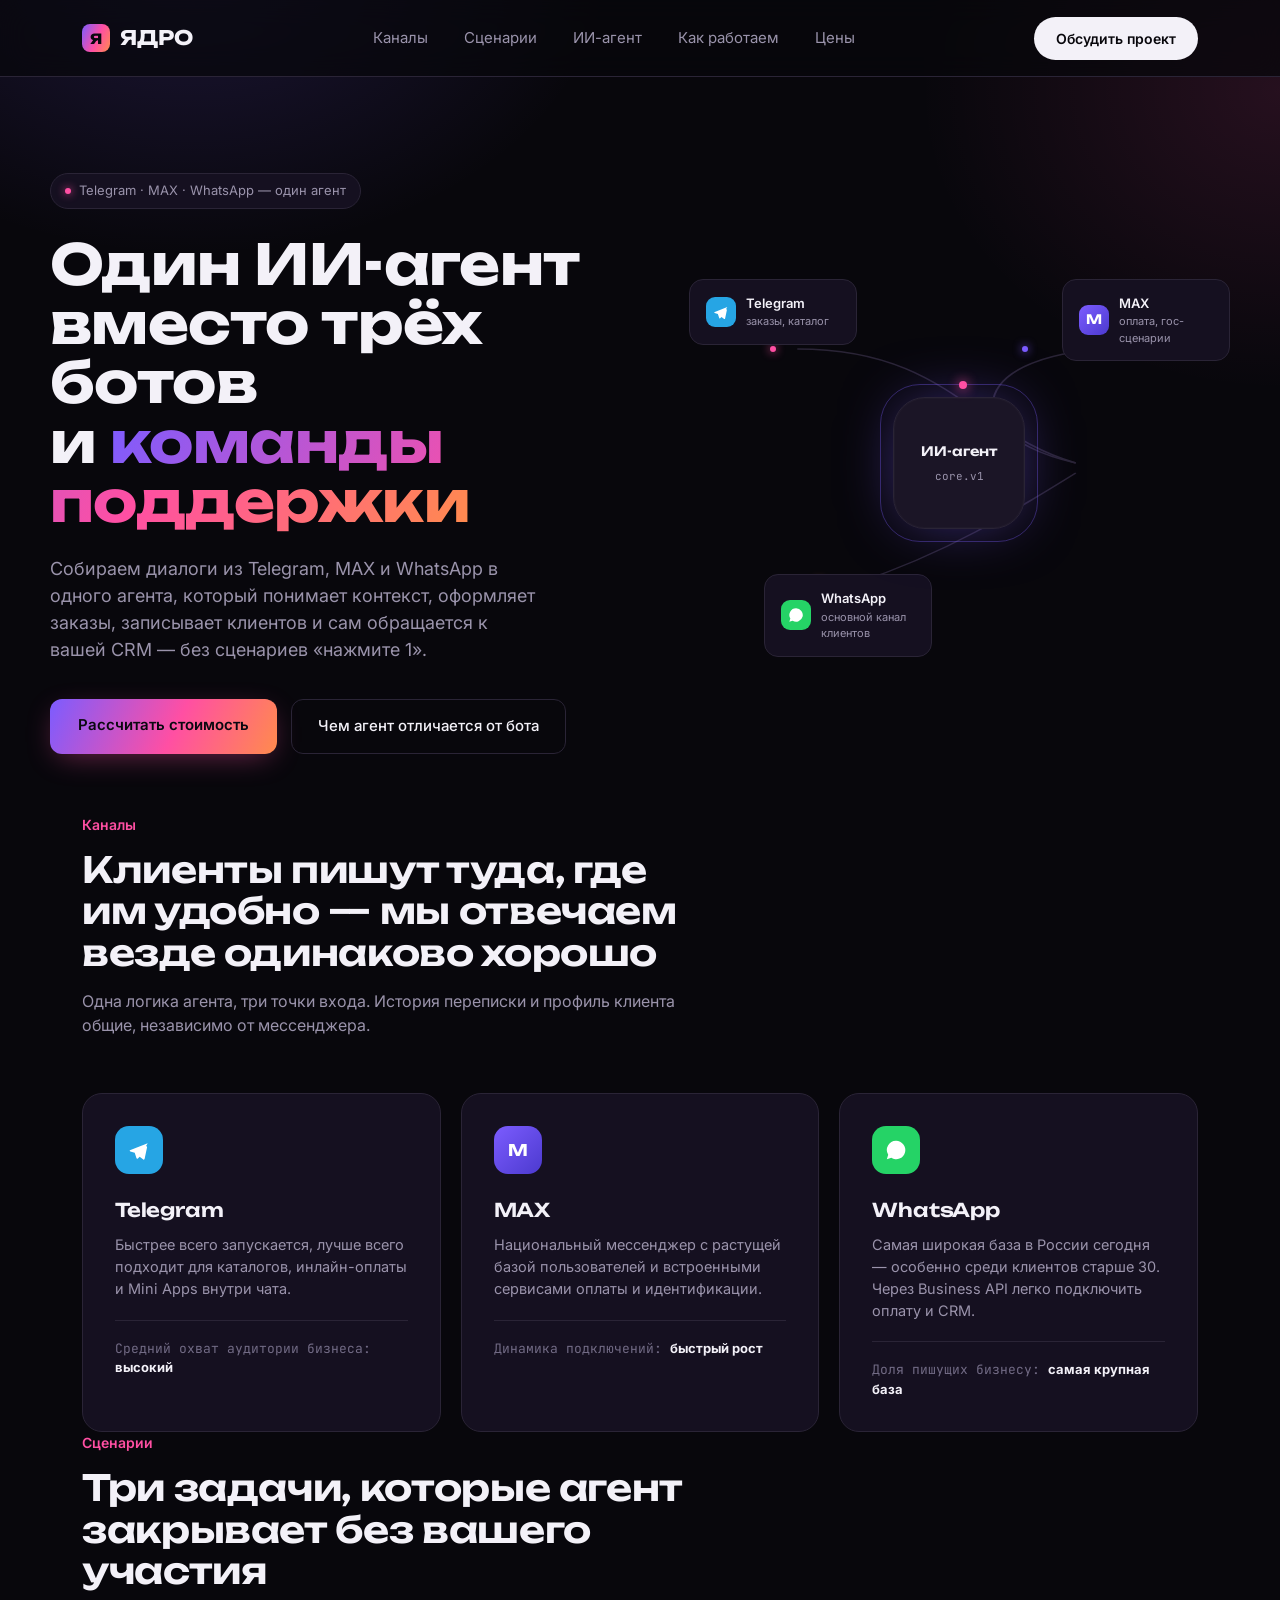
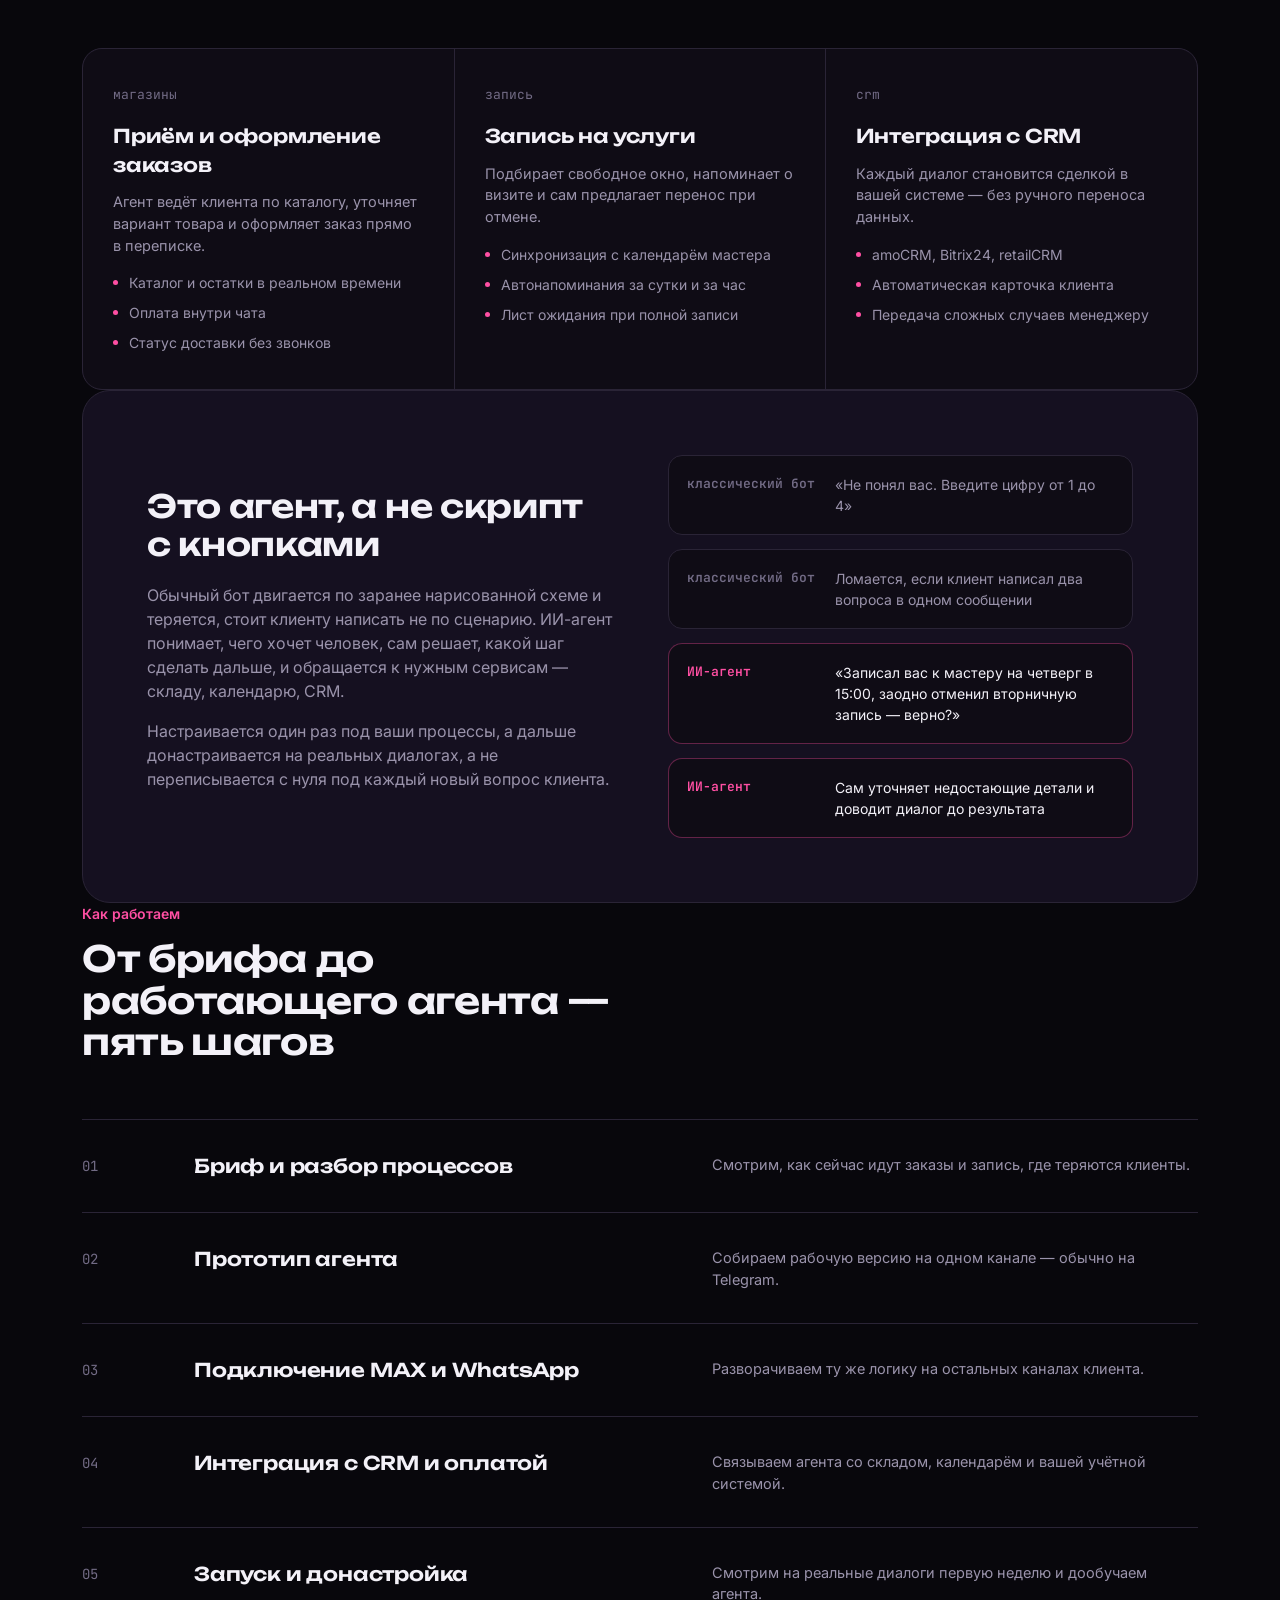
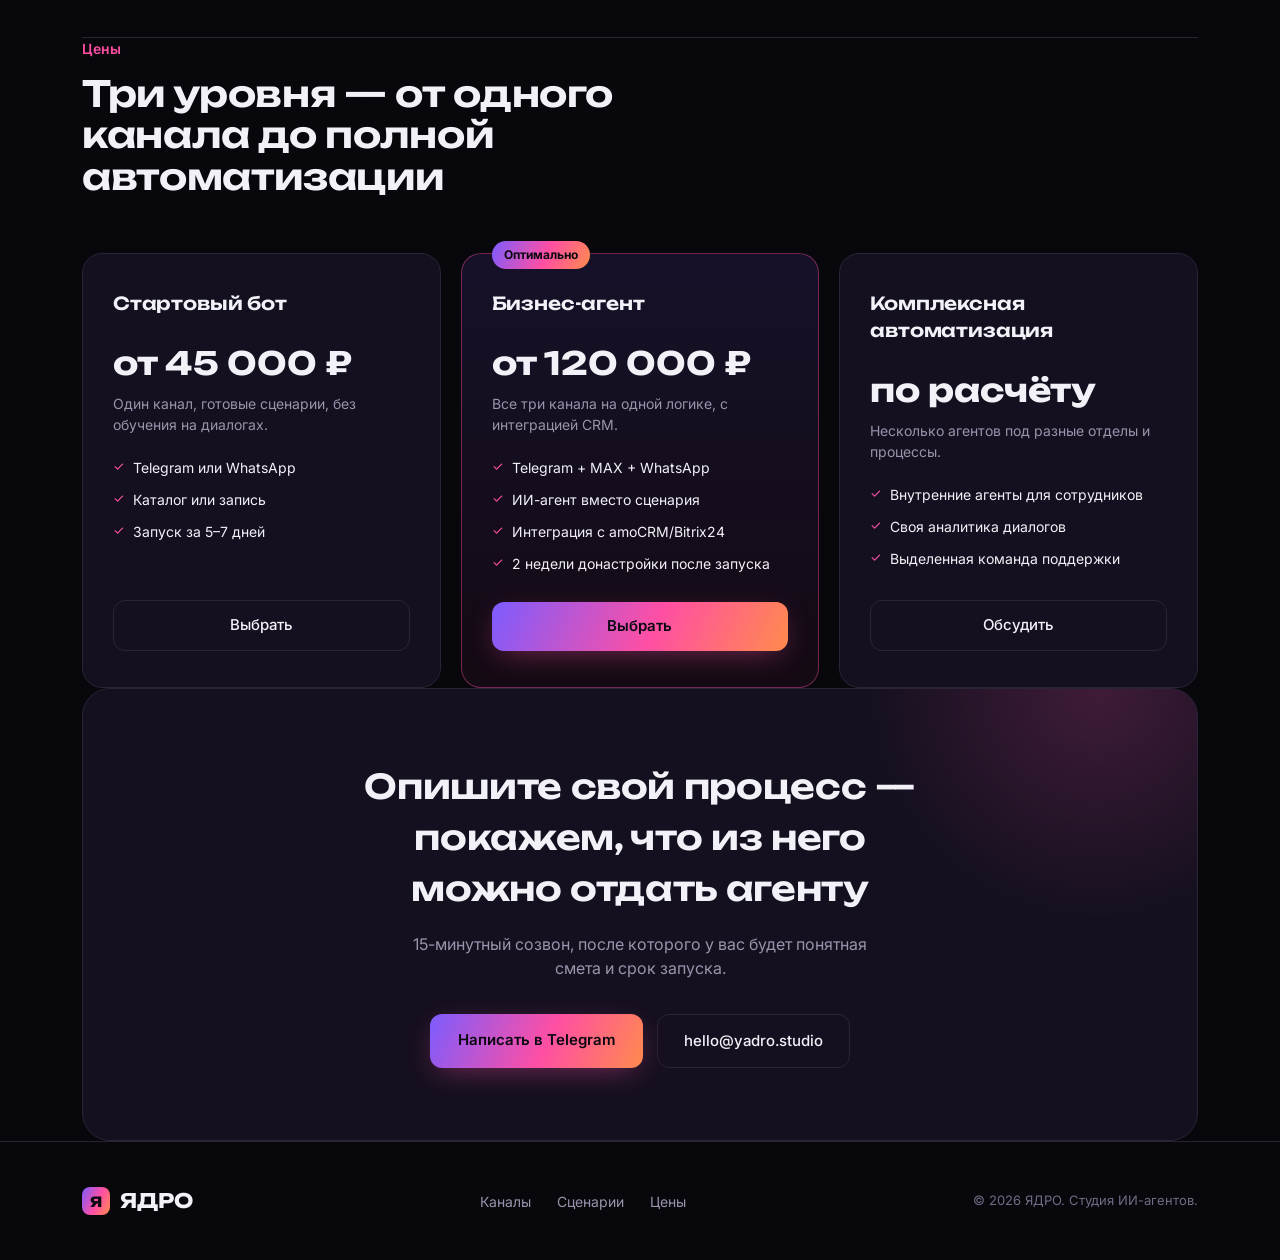
==== WebLava/wwwroot/yadro/index.html @ 247adadc "Заменил картинки в блоке «Наши последние работы» на Home на фирменный тёмный стиль (тот же, что у og" ====
<!DOCTYPE html>
<html lang="ru">
<head>
<meta charset="UTF-8">
<meta name="viewport" content="width=device-width, initial-scale=1, viewport-fit=cover">
<title>ЯДРО — ИИ-агенты для Telegram, MAX и WhatsApp</title>
<link rel="preconnect" href="https://fonts.googleapis.com">
<link rel="preconnect" href="https://fonts.gstatic.com" crossorigin>
<link href="https://fonts.googleapis.com/css2?family=Unbounded:wght@500;600;700;800&family=Inter:wght@400;500;600&family=JetBrains+Mono:wght@400;500&display=swap" rel="stylesheet">
<style>
  :root{
    --bg:#08070c;
    --bg-soft:#0f0c15;
    --surface:#151020;
    --surface-2:#1b1526;
    --border:#2a2436;
    --text:#f3f1f8;
    --muted:#9a93ab;
    --muted-2:#726b85;
    --violet:#7c5cff;
    --pink:#ff4fa3;
    --orange:#ff8b4d;
    --gradient: linear-gradient(115deg,var(--violet) 0%, var(--pink) 55%, var(--orange) 100%);
  }
  *{box-sizing:border-box; margin:0; padding:0;}
  html{scroll-behavior:smooth;}
  body{
    background:var(--bg);
    color:var(--text);
    font-family:'Inter',sans-serif;
    line-height:1.5;
    -webkit-font-smoothing:antialiased;
    overflow-x:hidden;
  }
  h1,h2,h3{font-family:'Unbounded',sans-serif; letter-spacing:-0.01em;}
  .mono{font-family:'JetBrains Mono',monospace;}
  a{color:inherit; text-decoration:none;}
  .wrap{max-width:1180px; margin:0 auto; padding:0 32px;}
  img,svg{display:block;}

  /* Background texture */
  .noise-bg{
    position:fixed; inset:0; z-index:0; pointer-events:none;
    background:
      radial-gradient(700px 500px at 15% -5%, rgba(124,92,255,0.18), transparent 60%),
      radial-gradient(600px 500px at 100% 10%, rgba(255,79,163,0.12), transparent 60%),
      var(--bg);
  }

  /* Header */
  header{
    position:sticky; top:0; z-index:50;
    backdrop-filter:blur(14px);
    background:rgba(8,7,12,0.72);
    border-bottom:1px solid var(--border);
  }
  .nav{
    display:flex; align-items:center; justify-content:space-between;
    height:76px;
  }
  .logo{
    font-family:'Unbounded',sans-serif; font-weight:700; font-size:20px;
    display:flex; align-items:center; gap:10px;
  }
  .logo-mark{
    width:28px; height:28px; border-radius:8px;
    background:var(--gradient);
    display:flex; align-items:center; justify-content:center;
    font-size:14px; font-weight:800; color:#0a0810;
  }
  .nav-links{display:flex; gap:36px; font-size:15px; color:var(--muted);}
  .nav-links a:hover{color:var(--text);}
  .nav-cta{
    padding:11px 22px; border-radius:999px;
    background:var(--text); color:var(--bg);
    font-size:14px; font-weight:600;
    transition:transform .15s ease, opacity .15s ease;
  }
  .nav-cta:hover{transform:translateY(-1px); opacity:.9;}
  .nav-mobile-toggle{display:none;}

  /* Hero */
  .hero{
    position:relative; z-index:1;
    padding:96px 0 60px;
    display:grid; grid-template-columns:1.05fr 0.95fr; gap:40px; align-items:center;
  }
  .eyebrow-chip{
    display:inline-flex; align-items:center; gap:8px;
    padding:7px 14px; border-radius:999px;
    border:1px solid var(--border); background:var(--surface);
    font-size:13px; color:var(--muted); margin-bottom:26px;
  }
  .eyebrow-chip .dot{width:6px; height:6px; border-radius:50%; background:var(--pink); box-shadow:0 0 8px var(--pink);}
  .hero h1{
    font-size:56px; font-weight:700; line-height:1.06;
    max-width:640px;
  }
  .hero h1 .grad{
    background:var(--gradient); -webkit-background-clip:text; background-clip:text; color:transparent;
  }
  .hero p{
    margin-top:24px; font-size:18px; color:var(--muted); max-width:490px;
  }
  .hero-actions{display:flex; gap:14px; margin-top:36px; flex-wrap:wrap;}
  .btn-primary{
    padding:15px 28px; border-radius:12px;
    background:var(--gradient); color:#0a0810; font-weight:600; font-size:15px;
    box-shadow:0 8px 30px -8px rgba(255,79,163,0.45);
    transition:transform .15s ease;
  }
  .btn-primary:hover{transform:translateY(-2px);}
  .btn-secondary{
    padding:15px 26px; border-radius:12px;
    border:1px solid var(--border); color:var(--text); font-weight:500; font-size:15px;
    transition:border-color .15s ease, background .15s ease;
  }
  .btn-secondary:hover{border-color:var(--muted-2); background:var(--surface);}

  /* Hero diagram */
  .diagram{
    position:relative; height:420px;
  }
  .diagram-core{
    position:absolute; top:50%; left:50%; transform:translate(-50%,-50%);
    width:132px; height:132px; border-radius:32px;
    background:var(--surface-2); border:1px solid var(--border);
    display:flex; flex-direction:column; align-items:center; justify-content:center; gap:6px;
    box-shadow:0 0 60px -10px rgba(124,92,255,0.5), inset 0 0 0 1px rgba(255,255,255,0.02);
    z-index:3;
  }
  .diagram-core .core-ring{
    position:absolute; inset:-14px; border-radius:40px;
    border:1px solid rgba(124,92,255,0.35);
    animation:spin 14s linear infinite;
  }
  .diagram-core .core-ring::before{
    content:''; position:absolute; width:8px; height:8px; border-radius:50%;
    background:var(--pink); top:-4px; left:50%; box-shadow:0 0 12px var(--pink);
  }
  @keyframes spin{to{transform:rotate(360deg);}}
  .diagram-core span.label{font-family:'Unbounded',sans-serif; font-size:13px; font-weight:600;}
  .diagram-core span.sub{font-size:11px; color:var(--muted); font-family:'JetBrains Mono',monospace;}

  .channel-node{
    position:absolute; width:168px;
    padding:14px 16px; border-radius:14px;
    background:var(--surface); border:1px solid var(--border);
    display:flex; align-items:center; gap:10px;
    font-size:13px; z-index:3;
  }
  .channel-node .ic{width:30px; height:30px; border-radius:9px; display:flex; align-items:center; justify-content:center; flex-shrink:0;}
  .channel-node .meta{display:flex; flex-direction:column;}
  .channel-node .meta b{font-size:13px; font-weight:600;}
  .channel-node .meta small{color:var(--muted); font-size:11px;}
  .n-telegram{top:6%; left:0;}
  .n-max{top:6%; right:0;}
  .n-whatsapp{bottom:4%; left:14%;}

  .diagram svg.wires{position:absolute; inset:0; z-index:1; width:100%; height:100%;}
  .wires path{fill:none; stroke:var(--border); stroke-width:1.5;}
  .wires .pulse{
    fill:var(--pink); filter:drop-shadow(0 0 5px var(--pink));
  }
  .pulse-a{offset-path:path('M 84,96 C 200,96 220,180 300,210');}
  .pulse-b{offset-path:path('M 336,96 C 220,96 200,180 300,210');}
  .pulse-c{offset-path:path('M 130,330 C 200,300 250,260 300,220');}
  .pulse-a,.pulse-b,.pulse-c{
    position:absolute; width:6px; height:6px; border-radius:50%;
    background:var(--pink); box-shadow:0 0 10px var(--pink);
    animation:travel 3.2s linear infinite;
    offset-rotate:0deg;
  }
  .pulse-b{animation-delay:1.05s; background:var(--violet); box-shadow:0 0 10px var(--violet);}
  .pulse-c{animation-delay:2.1s; background:var(--orange); box-shadow:0 0 10px var(--orange);}
  @keyframes travel{
    0%{offset-distance:0%; opacity:0;}
    8%{opacity:1;}
    92%{opacity:1;}
    100%{offset-distance:100%; opacity:0;}
  }

  /* Section shared */
  section{position:relative; z-index:1; padding:100px 0;}
  .section-head{max-width:600px; margin-bottom:56px;}
  .section-head .tag{color:var(--pink); font-size:14px; font-weight:600; margin-bottom:14px; display:block;}
  .section-head h2{font-size:36px; font-weight:600; line-height:1.15;}
  .section-head p{margin-top:16px; color:var(--muted); font-size:16px;}

  /* Channels */
  .channels-grid{display:grid; grid-template-columns:repeat(3,1fr); gap:20px;}
  .channel-card{
    background:var(--surface); border:1px solid var(--border); border-radius:20px;
    padding:32px;
  }
  .channel-card .ic-lg{width:48px; height:48px; border-radius:14px; display:flex; align-items:center; justify-content:center; margin-bottom:22px;}
  .channel-card h3{font-size:19px; font-weight:600; margin-bottom:10px;}
  .channel-card p{color:var(--muted); font-size:14.5px;}
  .channel-card .stat{
    margin-top:20px; padding-top:18px; border-top:1px solid var(--border);
    font-family:'JetBrains Mono',monospace; font-size:13px; color:var(--muted-2);
  }
  .channel-card .stat b{color:var(--text); font-family:'Inter',sans-serif;}

  /* Use cases */
  .usecases{display:grid; grid-template-columns:repeat(3,1fr); gap:1px; background:var(--border); border-radius:20px; overflow:hidden; border:1px solid var(--border);}
  .usecase{background:var(--bg-soft); padding:36px 30px;}
  .usecase .idx{font-family:'JetBrains Mono',monospace; font-size:13px; color:var(--muted-2); margin-bottom:18px;}
  .usecase h3{font-size:19px; font-weight:600; margin-bottom:12px;}
  .usecase ul{list-style:none; margin-top:16px; display:flex; flex-direction:column; gap:9px;}
  .usecase li{font-size:14px; color:var(--muted); padding-left:16px; position:relative;}
  .usecase li::before{content:''; position:absolute; left:0; top:8px; width:5px; height:5px; border-radius:50%; background:var(--pink);}

  /* Agent explainer */
  .agent-section{
    background:var(--surface); border:1px solid var(--border); border-radius:28px;
    padding:64px; display:grid; grid-template-columns:1fr 1fr; gap:56px; align-items:center;
  }
  .agent-section h2{font-size:32px; font-weight:600; margin-bottom:20px; line-height:1.2;}
  .agent-section p{color:var(--muted); font-size:16px; margin-bottom:16px;}
  .compare{display:flex; flex-direction:column; gap:14px;}
  .compare-row{
    display:grid; grid-template-columns:130px 1fr; gap:18px; align-items:start;
    padding:18px; border-radius:14px; background:var(--bg-soft); border:1px solid var(--border);
  }
  .compare-row .who{font-size:13px; font-weight:600; font-family:'JetBrains Mono',monospace;}
  .compare-row.agent{border-color:rgba(255,79,163,0.35);}
  .compare-row.agent .who{color:var(--pink);}
  .compare-row.script .who{color:var(--muted-2);}
  .compare-row .txt{font-size:14px; color:var(--muted);}
  .compare-row.agent .txt{color:var(--text);}

  /* Process */
  .process{display:flex; flex-direction:column; border-top:1px solid var(--border);}
  .p-step{
    display:grid; grid-template-columns:80px 1fr 1fr; gap:32px;
    padding:32px 0; border-bottom:1px solid var(--border);
  }
  .p-step .p-num{font-family:'JetBrains Mono',monospace; font-size:14px; color:var(--muted-2); padding-top:4px;}
  .p-step h3{font-size:19px; font-weight:600;}
  .p-step p{color:var(--muted); font-size:14.5px; padding-top:2px;}

  /* Pricing */
  .pricing-grid{display:grid; grid-template-columns:repeat(3,1fr); gap:20px;}
  .price-card{
    border-radius:20px; padding:36px 30px; border:1px solid var(--border); background:var(--surface);
    display:flex; flex-direction:column;
  }
  .price-card.featured{
    background:linear-gradient(180deg, rgba(124,92,255,0.12), rgba(255,79,163,0.05));
    border-color:rgba(255,79,163,0.4);
    position:relative;
  }
  .price-card.featured::before{
    content:'Оптимально'; position:absolute; top:-13px; left:30px;
    background:var(--gradient); color:#0a0810; font-size:12px; font-weight:700;
    padding:5px 12px; border-radius:999px;
  }
  .price-card h3{font-size:18px; font-weight:600; margin-bottom:8px;}
  .price-card .price{font-family:'Unbounded',sans-serif; font-size:32px; font-weight:700; margin:14px 0 6px;}
  .price-card .price small{font-size:14px; color:var(--muted); font-family:'Inter',sans-serif; font-weight:400;}
  .price-card .desc{color:var(--muted); font-size:14px; margin-bottom:22px;}
  .price-card ul{list-style:none; display:flex; flex-direction:column; gap:11px; margin-bottom:28px; flex-grow:1;}
  .price-card li{font-size:14px; color:var(--text); padding-left:20px; position:relative;}
  .price-card li::before{content:'✓'; position:absolute; left:0; color:var(--pink); font-size:13px;}
  .price-card .btn-secondary, .price-card .btn-primary{width:100%; text-align:center; padding:13px;}

  /* CTA */
  .cta-block{
    border-radius:28px; padding:72px; text-align:center;
    background:var(--surface); border:1px solid var(--border);
    position:relative; overflow:hidden;
  }
  .cta-block::after{
    content:''; position:absolute; width:500px; height:500px; border-radius:50%;
    background:radial-gradient(circle, rgba(255,79,163,0.18), transparent 65%);
    top:-250px; right:-150px;
  }
  .cta-block h2{font-size:34px; font-weight:600; max-width:560px; margin:0 auto 18px; position:relative;}
  .cta-block p{color:var(--muted); max-width:460px; margin:0 auto 34px; position:relative;}
  .cta-actions{display:flex; gap:14px; justify-content:center; flex-wrap:wrap; position:relative;}

  footer{border-top:1px solid var(--border); padding:44px 0; position:relative; z-index:1;}
  .foot-row{display:flex; justify-content:space-between; align-items:center; flex-wrap:wrap; gap:16px;}
  .foot-links{display:flex; gap:26px; font-size:14px; color:var(--muted);}
  .foot-links a:hover{color:var(--text);}
  .foot-copy{font-size:13px; color:var(--muted-2);}

  @media (max-width:920px){
    .hero{grid-template-columns:1fr; padding-top:56px;}
    .hero h1{font-size:38px;}
    .diagram{height:340px; order:-1;}
    .nav-links{display:none;}
    .channels-grid, .usecases, .pricing-grid{grid-template-columns:1fr;}
    .usecases{border-radius:16px;}
    .agent-section{grid-template-columns:1fr; padding:36px; border-radius:20px;}
    .p-step{grid-template-columns:1fr; gap:8px;}
    .cta-block{padding:44px 26px;}
    .wrap{padding:0 20px;}
    section{padding:64px 0;}
  }
</style>
</head>
<body>

<div class="noise-bg"></div>

<header>
  <div class="wrap nav">
    <div class="logo"><span class="logo-mark">Я</span>ЯДРО</div>
    <nav class="nav-links">
      <a href="#channels">Каналы</a>
      <a href="#usecases">Сценарии</a>
      <a href="#agent">ИИ-агент</a>
      <a href="#process">Как работаем</a>
      <a href="#pricing">Цены</a>
    </nav>
    <a href="#cta" class="nav-cta">Обсудить проект</a>
  </div>
</header>

<main>
  <section class="hero wrap">
    <div>
      <div class="eyebrow-chip"><span class="dot"></span>Telegram · MAX · WhatsApp — один агент</div>
      <h1>Один ИИ-агент<br>вместо трёх ботов<br>и <span class="grad">команды поддержки</span></h1>
      <p>Собираем диалоги из Telegram, MAX и WhatsApp в одного агента, который понимает контекст, оформляет заказы, записывает клиентов и сам обращается к вашей CRM — без сценариев «нажмите 1».</p>
      <div class="hero-actions">
        <a href="#cta" class="btn-primary">Рассчитать стоимость</a>
        <a href="#agent" class="btn-secondary">Чем агент отличается от бота</a>
      </div>
    </div>

    <div class="diagram">
      <svg class="wires" viewBox="0 0 420 420" preserveAspectRatio="none">
        <path d="M 84,96 C 200,96 220,180 300,210"></path>
        <path d="M 336,96 C 220,96 200,180 300,210"></path>
        <path d="M 130,330 C 200,300 250,260 300,220"></path>
      </svg>
      <div class="pulse-a"></div>
      <div class="pulse-b"></div>
      <div class="pulse-c"></div>

      <div class="channel-node n-telegram">
        <div class="ic" style="background:#26A5E4;">
          <svg width="16" height="16" viewBox="0 0 24 24" fill="none"><path d="M21.5 4.5L2.75 12.1c-1.2.5-1.2 1.2-.22 1.5l4.8 1.5 1.85 5.7c.22.6.4.85.83.85.4 0 .58-.18.8-.4l1.9-1.85 4 2.95c.73.4 1.25.2 1.44-.68l2.6-12.3c.28-1.15-.4-1.65-1.2-1.36z" fill="#fff"/></svg>
        </div>
        <div class="meta"><b>Telegram</b><small>заказы, каталог</small></div>
      </div>

      <div class="channel-node n-max">
        <div class="ic" style="background:linear-gradient(135deg,#7C5CFF,#4C3ACF);">
          <span style="color:#fff; font-family:'Unbounded',sans-serif; font-size:13px; font-weight:700;">M</span>
        </div>
        <div class="meta"><b>MAX</b><small>оплата, гос-сценарии</small></div>
      </div>

      <div class="channel-node n-whatsapp">
        <div class="ic" style="background:#25D366;">
          <svg width="16" height="16" viewBox="0 0 24 24" fill="none"><path d="M12 2a10 10 0 0 0-8.5 15.2L2 22l4.9-1.5A10 10 0 1 0 12 2z" fill="#fff"/></svg>
        </div>
        <div class="meta"><b>WhatsApp</b><small>основной канал клиентов</small></div>
      </div>

      <div class="diagram-core">
        <div class="core-ring"></div>
        <span class="label">ИИ-агент</span>
        <span class="sub">core.v1</span>
      </div>
    </div>
  </section>

  <section id="channels" class="wrap">
    <div class="section-head">
      <span class="tag">Каналы</span>
      <h2>Клиенты пишут туда, где им удобно — мы отвечаем везде одинаково хорошо</h2>
      <p>Одна логика агента, три точки входа. История переписки и профиль клиента общие, независимо от мессенджера.</p>
    </div>
    <div class="channels-grid">
      <div class="channel-card">
        <div class="ic-lg" style="background:#26A5E4;">
          <svg width="22" height="22" viewBox="0 0 24 24" fill="none"><path d="M21.5 4.5L2.75 12.1c-1.2.5-1.2 1.2-.22 1.5l4.8 1.5 1.85 5.7c.22.6.4.85.83.85.4 0 .58-.18.8-.4l1.9-1.85 4 2.95c.73.4 1.25.2 1.44-.68l2.6-12.3c.28-1.15-.4-1.65-1.2-1.36z" fill="#fff"/></svg>
        </div>
        <h3>Telegram</h3>
        <p>Быстрее всего запускается, лучше всего подходит для каталогов, инлайн-оплаты и Mini Apps внутри чата.</p>
        <div class="stat">Средний охват аудитории бизнеса: <b>высокий</b></div>
      </div>
      <div class="channel-card">
        <div class="ic-lg" style="background:linear-gradient(135deg,#7C5CFF,#4C3ACF);">
          <span style="color:#fff; font-family:'Unbounded',sans-serif; font-size:16px; font-weight:700;">M</span>
        </div>
        <h3>MAX</h3>
        <p>Национальный мессенджер с растущей базой пользователей и встроенными сервисами оплаты и идентификации.</p>
        <div class="stat">Динамика подключений: <b>быстрый рост</b></div>
      </div>
      <div class="channel-card">
        <div class="ic-lg" style="background:#25D366;">
          <svg width="22" height="22" viewBox="0 0 24 24" fill="none"><path d="M12 2a10 10 0 0 0-8.5 15.2L2 22l4.9-1.5A10 10 0 1 0 12 2z" fill="#fff"/></svg>
        </div>
        <h3>WhatsApp</h3>
        <p>Самая широкая база в России сегодня — особенно среди клиентов старше 30. Через Business API легко подключить оплату и CRM.</p>
        <div class="stat">Доля пишущих бизнесу: <b>самая крупная база</b></div>
      </div>
    </div>
  </section>

  <section id="usecases" class="wrap">
    <div class="section-head">
      <span class="tag">Сценарии</span>
      <h2>Три задачи, которые агент закрывает без вашего участия</h2>
    </div>
    <div class="usecases">
      <div class="usecase">
        <div class="idx mono">магазины</div>
        <h3>Приём и оформление заказов</h3>
        <p style="color:var(--muted); font-size:14.5px;">Агент ведёт клиента по каталогу, уточняет вариант товара и оформляет заказ прямо в переписке.</p>
        <ul>
          <li>Каталог и остатки в реальном времени</li>
          <li>Оплата внутри чата</li>
          <li>Статус доставки без звонков</li>
        </ul>
      </div>
      <div class="usecase">
        <div class="idx mono">запись</div>
        <h3>Запись на услуги</h3>
        <p style="color:var(--muted); font-size:14.5px;">Подбирает свободное окно, напоминает о визите и сам предлагает перенос при отмене.</p>
        <ul>
          <li>Синхронизация с календарём мастера</li>
          <li>Автонапоминания за сутки и за час</li>
          <li>Лист ожидания при полной записи</li>
        </ul>
      </div>
      <div class="usecase">
        <div class="idx mono">crm</div>
        <h3>Интеграция с CRM</h3>
        <p style="color:var(--muted); font-size:14.5px;">Каждый диалог становится сделкой в вашей системе — без ручного переноса данных.</p>
        <ul>
          <li>amoCRM, Bitrix24, retailCRM</li>
          <li>Автоматическая карточка клиента</li>
          <li>Передача сложных случаев менеджеру</li>
        </ul>
      </div>
    </div>
  </section>

  <section id="agent" class="wrap">
    <div class="agent-section">
      <div>
        <h2>Это агент, а не скрипт с кнопками</h2>
        <p>Обычный бот двигается по заранее нарисованной схеме и теряется, стоит клиенту написать не по сценарию. ИИ-агент понимает, чего хочет человек, сам решает, какой шаг сделать дальше, и обращается к нужным сервисам — складу, календарю, CRM.</p>
        <p>Настраивается один раз под ваши процессы, а дальше донастраивается на реальных диалогах, а не переписывается с нуля под каждый новый вопрос клиента.</p>
      </div>
      <div class="compare">
        <div class="compare-row script">
          <div class="who">классический бот</div>
          <div class="txt">«Не понял вас. Введите цифру от 1 до 4»</div>
        </div>
        <div class="compare-row script">
          <div class="who">классический бот</div>
          <div class="txt">Ломается, если клиент написал два вопроса в одном сообщении</div>
        </div>
        <div class="compare-row agent">
          <div class="who">ИИ-агент</div>
          <div class="txt">«Записал вас к мастеру на четверг в 15:00, заодно отменил вторничную запись — верно?»</div>
        </div>
        <div class="compare-row agent">
          <div class="who">ИИ-агент</div>
          <div class="txt">Сам уточняет недостающие детали и доводит диалог до результата</div>
        </div>
      </div>
    </div>
  </section>

  <section id="process" class="wrap">
    <div class="section-head">
      <span class="tag">Как работаем</span>
      <h2>От брифа до работающего агента — пять шагов</h2>
    </div>
    <div class="process">
      <div class="p-step">
        <div class="p-num mono">01</div>
        <h3>Бриф и разбор процессов</h3>
        <p>Смотрим, как сейчас идут заказы и запись, где теряются клиенты.</p>
      </div>
      <div class="p-step">
        <div class="p-num mono">02</div>
        <h3>Прототип агента</h3>
        <p>Собираем рабочую версию на одном канале — обычно на Telegram.</p>
      </div>
      <div class="p-step">
        <div class="p-num mono">03</div>
        <h3>Подключение MAX и WhatsApp</h3>
        <p>Разворачиваем ту же логику на остальных каналах клиента.</p>
      </div>
      <div class="p-step">
        <div class="p-num mono">04</div>
        <h3>Интеграция с CRM и оплатой</h3>
        <p>Связываем агента со складом, календарём и вашей учётной системой.</p>
      </div>
      <div class="p-step">
        <div class="p-num mono">05</div>
        <h3>Запуск и донастройка</h3>
        <p>Смотрим на реальные диалоги первую неделю и дообучаем агента.</p>
      </div>
    </div>
  </section>

  <section id="pricing" class="wrap">
    <div class="section-head">
      <span class="tag">Цены</span>
      <h2>Три уровня — от одного канала до полной автоматизации</h2>
    </div>
    <div class="pricing-grid">
      <div class="price-card">
        <h3>Стартовый бот</h3>
        <div class="price">от 45 000 ₽</div>
        <div class="desc">Один канал, готовые сценарии, без обучения на диалогах.</div>
        <ul>
          <li>Telegram или WhatsApp</li>
          <li>Каталог или запись</li>
          <li>Запуск за 5–7 дней</li>
        </ul>
        <a href="#cta" class="btn-secondary">Выбрать</a>
      </div>
      <div class="price-card featured">
        <h3>Бизнес-агент</h3>
        <div class="price">от 120 000 ₽</div>
        <div class="desc">Все три канала на одной логике, с интеграцией CRM.</div>
        <ul>
          <li>Telegram + MAX + WhatsApp</li>
          <li>ИИ-агент вместо сценария</li>
          <li>Интеграция с amoCRM/Bitrix24</li>
          <li>2 недели донастройки после запуска</li>
        </ul>
        <a href="#cta" class="btn-primary">Выбрать</a>
      </div>
      <div class="price-card">
        <h3>Комплексная автоматизация</h3>
        <div class="price">по расчёту</div>
        <div class="desc">Несколько агентов под разные отделы и процессы.</div>
        <ul>
          <li>Внутренние агенты для сотрудников</li>
          <li>Своя аналитика диалогов</li>
          <li>Выделенная команда поддержки</li>
        </ul>
        <a href="#cta" class="btn-secondary">Обсудить</a>
      </div>
    </div>
  </section>

  <section id="cta" class="wrap">
    <div class="cta-block">
      <h2>Опишите свой процесс — покажем, что из него можно отдать агенту</h2>
      <p>15-минутный созвон, после которого у вас будет понятная смета и срок запуска.</p>
      <div class="cta-actions">
        <a href="https://t.me/ashurkov" class="btn-primary">Написать в Telegram</a>
        <a href="mailto:ashurkov@yadro.studio" class="btn-secondary">hello@yadro.studio</a>
      </div>
    </div>
  </section>
</main>

<footer>
  <div class="wrap foot-row">
    <div class="logo"><span class="logo-mark">Я</span>ЯДРО</div>
    <div class="foot-links">
      <a href="#channels">Каналы</a>
      <a href="#usecases">Сценарии</a>
      <a href="#pricing">Цены</a>
    </div>
    <div class="foot-copy">© 2026 ЯДРО. Студия ИИ-агентов.</div>
  </div>
</footer>

</body>
</html>
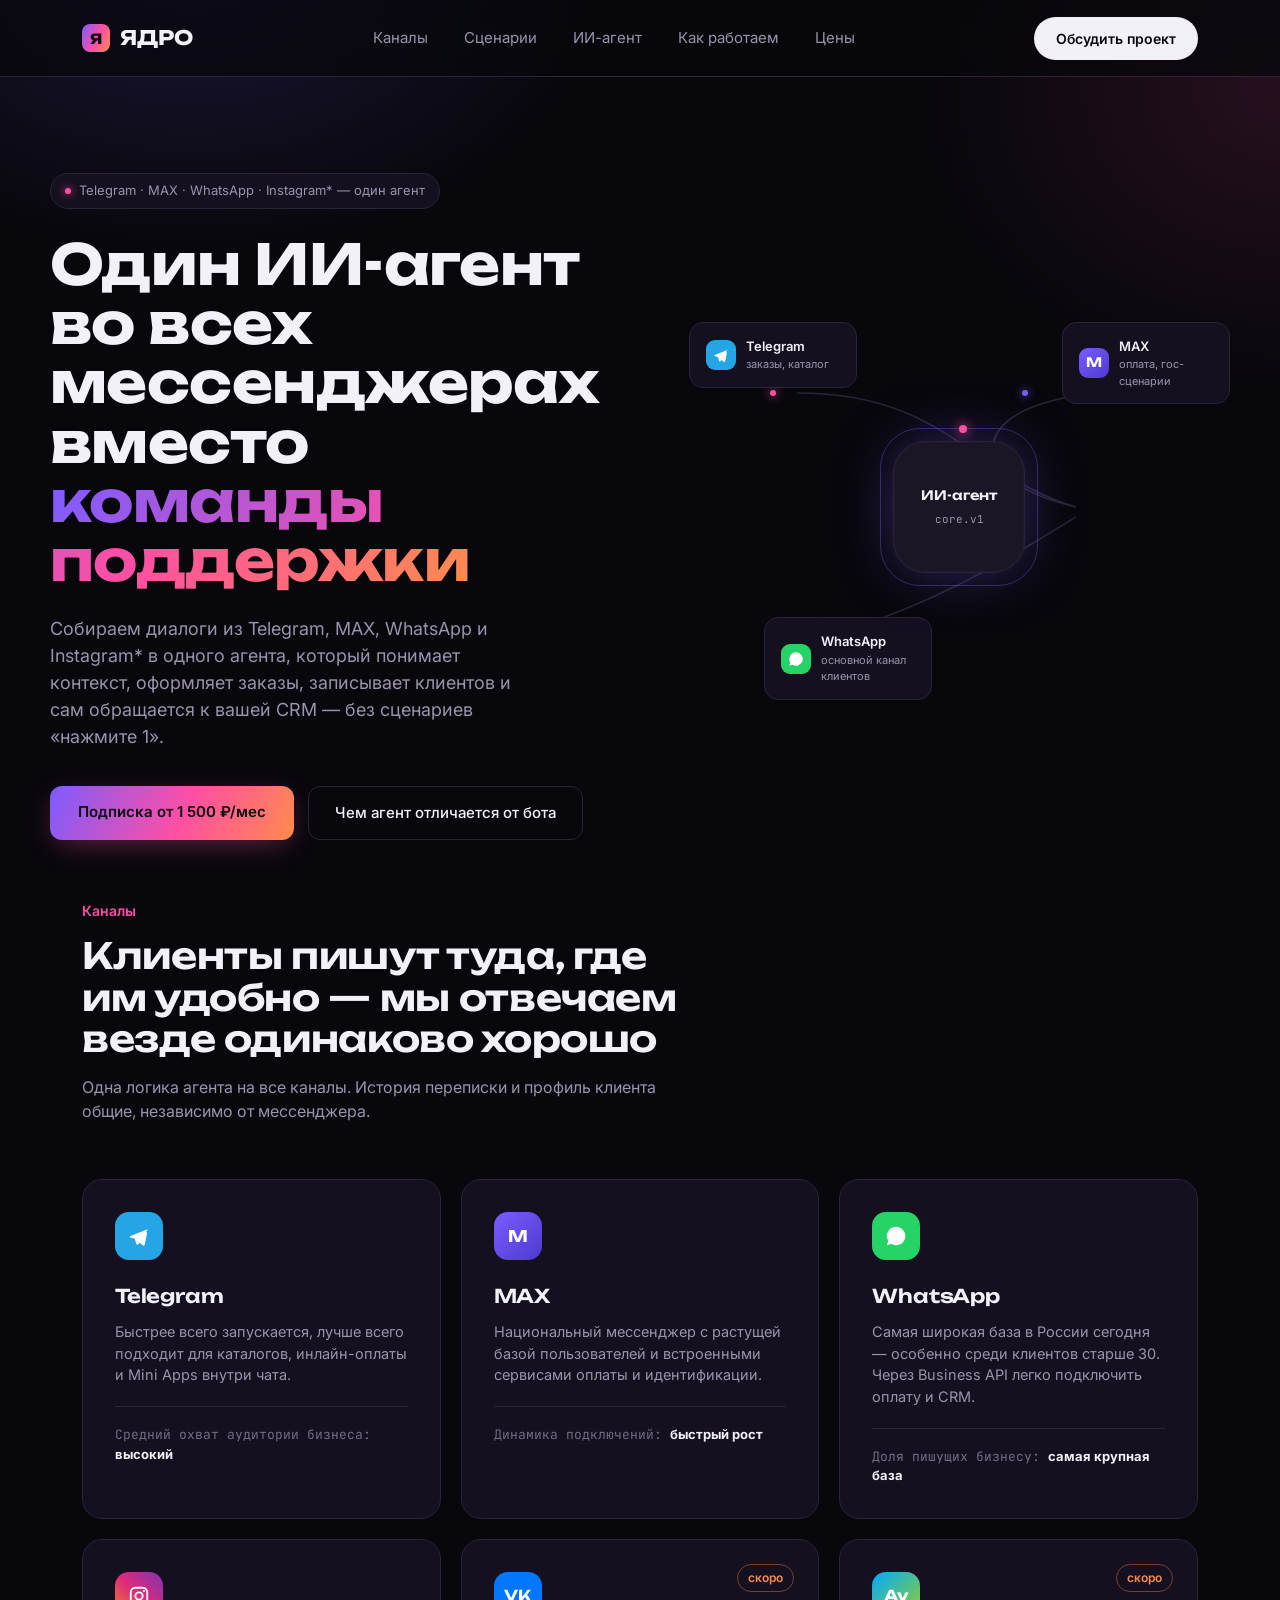
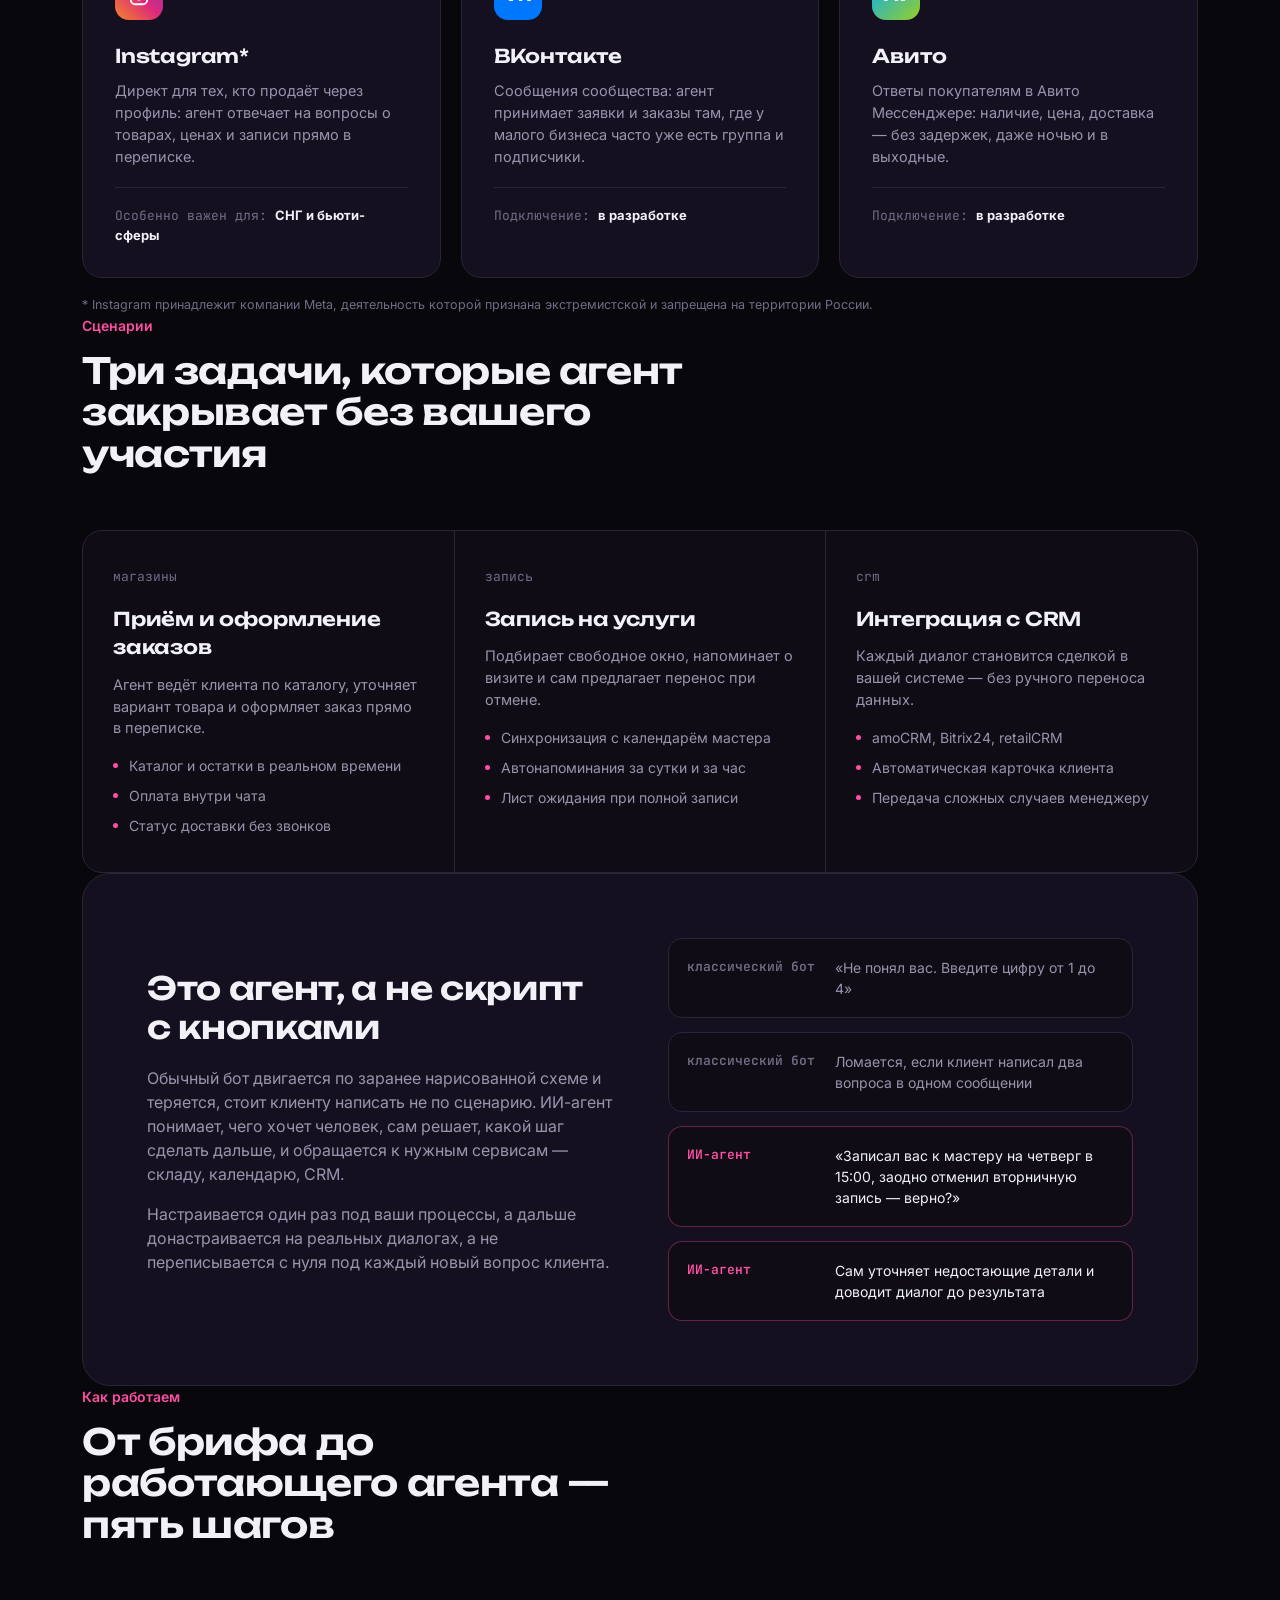
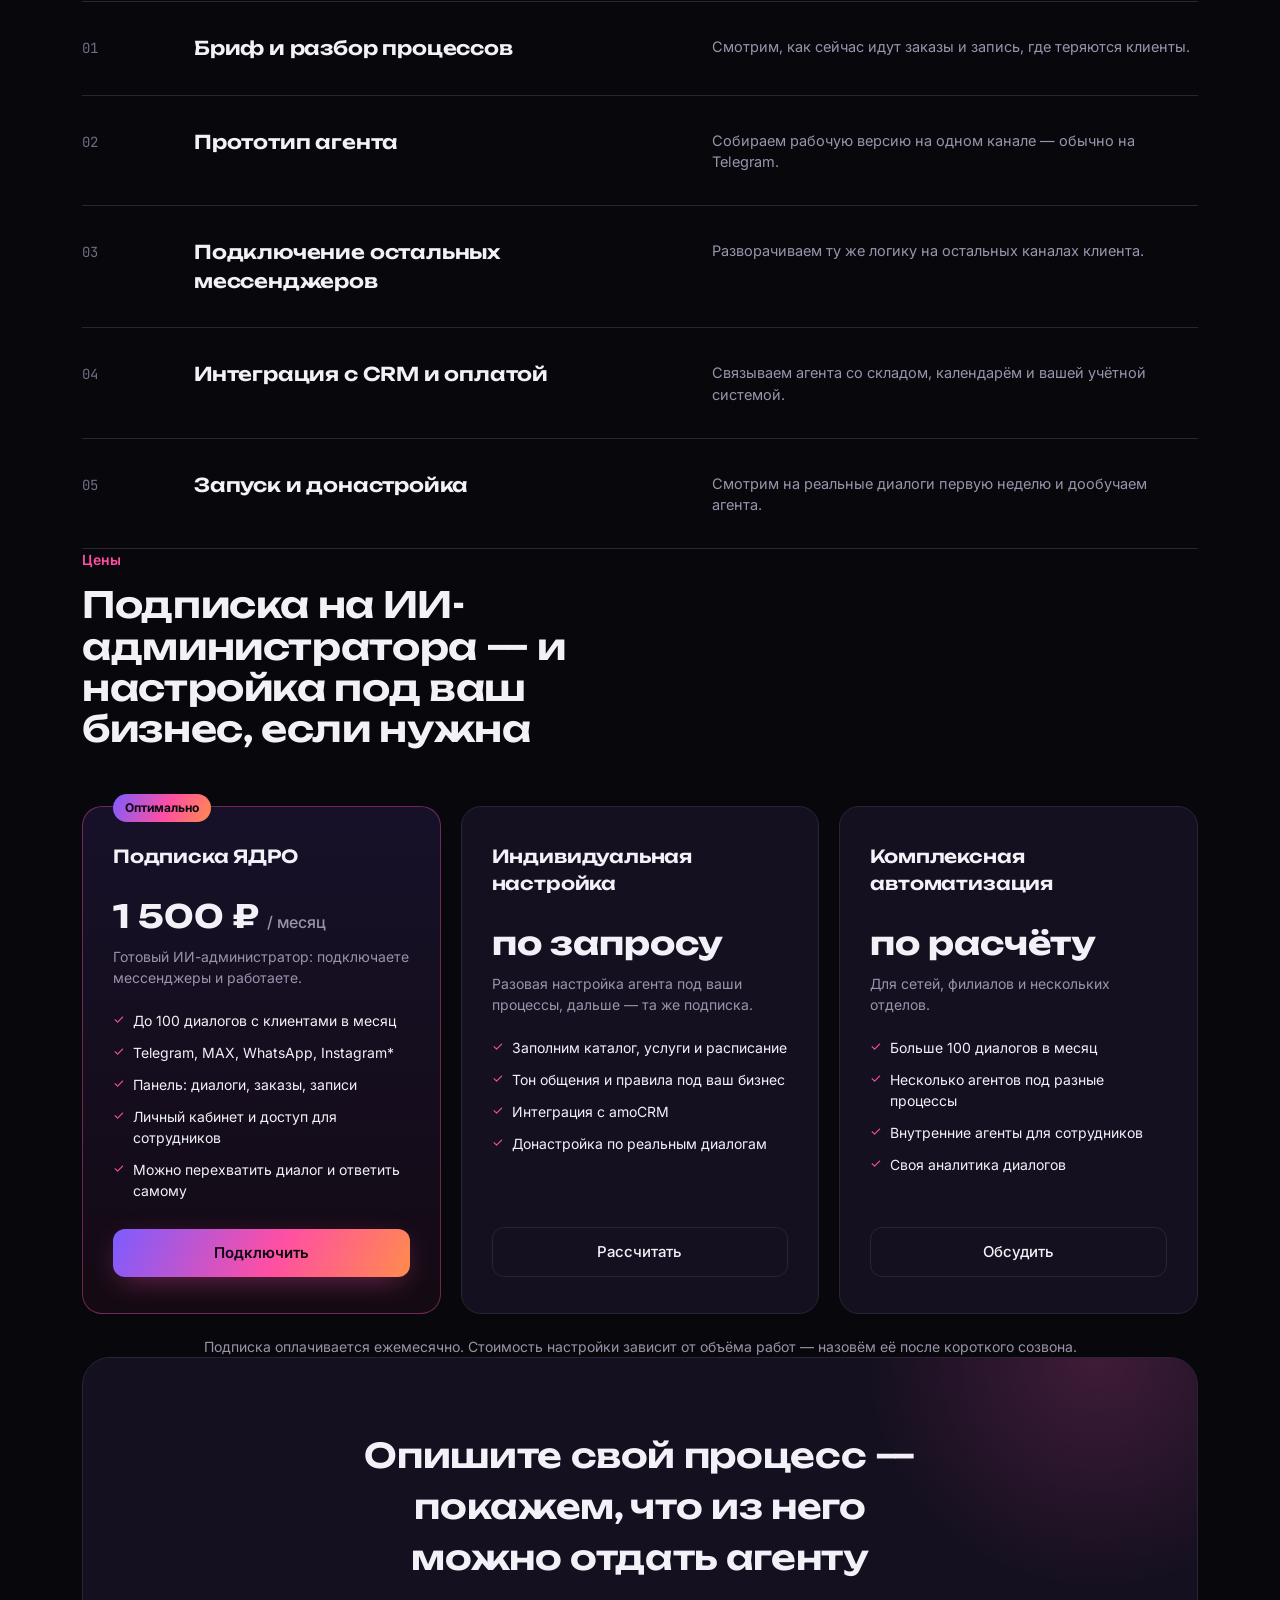
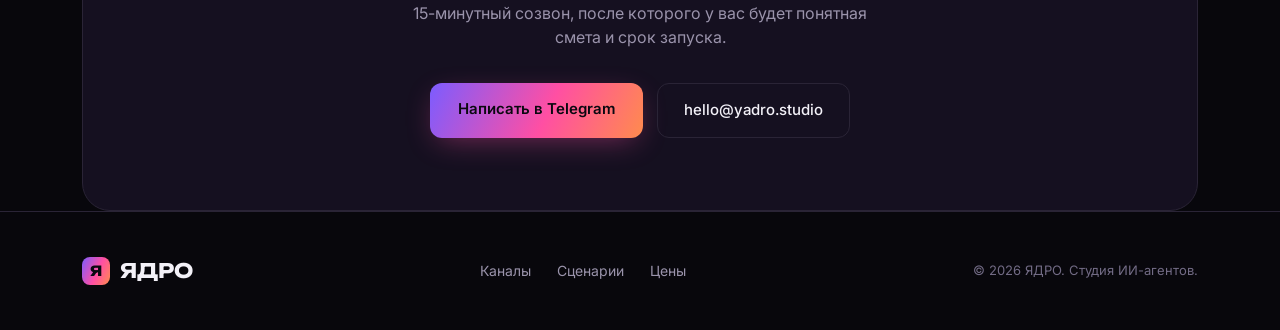
==== commit 5589174b: "Лендинг ЯДРО: подписка 1 500 ₽/мес вместо разовых цен, индивидуальная настройка по запросу, новые ка" ====
--- a/WebLava/wwwroot/yadro/index.html
+++ b/WebLava/wwwroot/yadro/index.html
@@ -3,7 +3,8 @@
 <head>
 <meta charset="UTF-8">
 <meta name="viewport" content="width=device-width, initial-scale=1, viewport-fit=cover">
-<title>ЯДРО — ИИ-агенты для Telegram, MAX и WhatsApp</title>
+<title>ЯДРО — ИИ-администратор для Telegram, MAX, WhatsApp и Instagram</title>
+<meta name="description" content="ИИ-администратор отвечает клиентам во всех мессенджерах, оформляет заказы и записи. Подписка от 1 500 ₽ в месяц, настройка под ваш бизнес — по запросу.">
 <link rel="preconnect" href="https://fonts.googleapis.com">
 <link rel="preconnect" href="https://fonts.gstatic.com" crossorigin>
 <link href="https://fonts.googleapis.com/css2?family=Unbounded:wght@500;600;700;800&family=Inter:wght@400;500;600&family=JetBrains+Mono:wght@400;500&display=swap" rel="stylesheet">
@@ -201,6 +202,11 @@
     font-family:'JetBrains Mono',monospace; font-size:13px; color:var(--muted-2);
   }
   .channel-card .stat b{color:var(--text); font-family:'Inter',sans-serif;}
+  .channel-card{position:relative;}
+  .soon{position:absolute; top:24px; right:24px; font-size:12px; font-weight:600; color:var(--orange); border:1px solid rgba(255,139,77,.4); border-radius:999px; padding:4px 10px;}
+  .footnote{margin-top:18px; font-size:12.5px; color:var(--muted-2);}
+  .price-card .price .per{font-size:16px; color:var(--muted); font-family:'Inter',sans-serif; font-weight:500;}
+  .pricing-note{margin-top:22px; color:var(--muted); font-size:14px; text-align:center;}
 
   /* Use cases */
   .usecases{display:grid; grid-template-columns:repeat(3,1fr); gap:1px; background:var(--border); border-radius:20px; overflow:hidden; border:1px solid var(--border);}
@@ -322,11 +328,11 @@
 <main>
   <section class="hero wrap">
     <div>
-      <div class="eyebrow-chip"><span class="dot"></span>Telegram · MAX · WhatsApp — один агент</div>
-      <h1>Один ИИ-агент<br>вместо трёх ботов<br>и <span class="grad">команды поддержки</span></h1>
-      <p>Собираем диалоги из Telegram, MAX и WhatsApp в одного агента, который понимает контекст, оформляет заказы, записывает клиентов и сам обращается к вашей CRM — без сценариев «нажмите 1».</p>
+      <div class="eyebrow-chip"><span class="dot"></span>Telegram · MAX · WhatsApp · Instagram* — один агент</div>
+      <h1>Один ИИ-агент<br>во всех мессенджерах<br>вместо <span class="grad">команды поддержки</span></h1>
+      <p>Собираем диалоги из Telegram, MAX, WhatsApp и Instagram* в одного агента, который понимает контекст, оформляет заказы, записывает клиентов и сам обращается к вашей CRM — без сценариев «нажмите 1».</p>
       <div class="hero-actions">
-        <a href="#cta" class="btn-primary">Рассчитать стоимость</a>
+        <a href="#pricing" class="btn-primary">Подписка от 1 500 ₽/мес</a>
         <a href="#agent" class="btn-secondary">Чем агент отличается от бота</a>
       </div>
     </div>
@@ -374,7 +380,7 @@
     <div class="section-head">
       <span class="tag">Каналы</span>
       <h2>Клиенты пишут туда, где им удобно — мы отвечаем везде одинаково хорошо</h2>
-      <p>Одна логика агента, три точки входа. История переписки и профиль клиента общие, независимо от мессенджера.</p>
+      <p>Одна логика агента на все каналы. История переписки и профиль клиента общие, независимо от мессенджера.</p>
     </div>
     <div class="channels-grid">
       <div class="channel-card">
@@ -401,7 +407,34 @@
         <p>Самая широкая база в России сегодня — особенно среди клиентов старше 30. Через Business API легко подключить оплату и CRM.</p>
         <div class="stat">Доля пишущих бизнесу: <b>самая крупная база</b></div>
       </div>
-    </div>
+      <div class="channel-card">
+        <div class="ic-lg" style="background:linear-gradient(45deg,#F58529,#DD2A7B 50%,#8134AF);">
+          <svg width="22" height="22" viewBox="0 0 24 24" fill="none"><rect x="3" y="3" width="18" height="18" rx="5" stroke="#fff" stroke-width="2"/><circle cx="12" cy="12" r="4" stroke="#fff" stroke-width="2"/><circle cx="17.3" cy="6.7" r="1.2" fill="#fff"/></svg>
+        </div>
+        <h3>Instagram*</h3>
+        <p>Директ для тех, кто продаёт через профиль: агент отвечает на вопросы о товарах, ценах и записи прямо в переписке.</p>
+        <div class="stat">Особенно важен для: <b>СНГ и бьюти-сферы</b></div>
+      </div>
+      <div class="channel-card">
+        <span class="soon">скоро</span>
+        <div class="ic-lg" style="background:#0077FF;">
+          <span style="color:#fff; font-family:'Unbounded',sans-serif; font-size:15px; font-weight:700;">VK</span>
+        </div>
+        <h3>ВКонтакте</h3>
+        <p>Сообщения сообщества: агент принимает заявки и заказы там, где у малого бизнеса часто уже есть группа и подписчики.</p>
+        <div class="stat">Подключение: <b>в разработке</b></div>
+      </div>
+      <div class="channel-card">
+        <span class="soon">скоро</span>
+        <div class="ic-lg" style="background:linear-gradient(135deg,#00AAFF,#97CF26);">
+          <span style="color:#fff; font-family:'Unbounded',sans-serif; font-size:15px; font-weight:700;">Av</span>
+        </div>
+        <h3>Авито</h3>
+        <p>Ответы покупателям в Авито Мессенджере: наличие, цена, доставка — без задержек, даже ночью и в выходные.</p>
+        <div class="stat">Подключение: <b>в разработке</b></div>
+      </div>
+    </div>
+    <p class="footnote">* Instagram принадлежит компании Meta, деятельность которой признана экстремистской и запрещена на территории России.</p>
   </section>
 
   <section id="usecases" class="wrap">
@@ -489,7 +522,7 @@
       </div>
       <div class="p-step">
         <div class="p-num mono">03</div>
-        <h3>Подключение MAX и WhatsApp</h3>
+        <h3>Подключение остальных мессенджеров</h3>
         <p>Разворачиваем ту же логику на остальных каналах клиента.</p>
       </div>
       <div class="p-step">
@@ -508,44 +541,48 @@
   <section id="pricing" class="wrap">
     <div class="section-head">
       <span class="tag">Цены</span>
-      <h2>Три уровня — от одного канала до полной автоматизации</h2>
+      <h2>Подписка на ИИ-администратора — и настройка под ваш бизнес, если нужна</h2>
     </div>
     <div class="pricing-grid">
+      <div class="price-card featured">
+        <h3>Подписка ЯДРО</h3>
+        <div class="price">1 500 ₽ <span class="per">/ месяц</span></div>
+        <div class="desc">Готовый ИИ-администратор: подключаете мессенджеры и работаете.</div>
+        <ul>
+          <li>До 100 диалогов с клиентами в месяц</li>
+          <li>Telegram, MAX, WhatsApp, Instagram*</li>
+          <li>Панель: диалоги, заказы, записи</li>
+          <li>Личный кабинет и доступ для сотрудников</li>
+          <li>Можно перехватить диалог и ответить самому</li>
+        </ul>
+        <a href="#cta" class="btn-primary">Подключить</a>
+      </div>
       <div class="price-card">
-        <h3>Стартовый бот</h3>
-        <div class="price">от 45 000 ₽</div>
-        <div class="desc">Один канал, готовые сценарии, без обучения на диалогах.</div>
+        <h3>Индивидуальная настройка</h3>
+        <div class="price">по запросу</div>
+        <div class="desc">Разовая настройка агента под ваши процессы, дальше — та же подписка.</div>
         <ul>
-          <li>Telegram или WhatsApp</li>
-          <li>Каталог или запись</li>
-          <li>Запуск за 5–7 дней</li>
+          <li>Заполним каталог, услуги и расписание</li>
+          <li>Тон общения и правила под ваш бизнес</li>
+          <li>Интеграция с amoCRM</li>
+          <li>Донастройка по реальным диалогам</li>
         </ul>
-        <a href="#cta" class="btn-secondary">Выбрать</a>
-      </div>
-      <div class="price-card featured">
-        <h3>Бизнес-агент</h3>
-        <div class="price">от 120 000 ₽</div>
-        <div class="desc">Все три канала на одной логике, с интеграцией CRM.</div>
-        <ul>
-          <li>Telegram + MAX + WhatsApp</li>
-          <li>ИИ-агент вместо сценария</li>
-          <li>Интеграция с amoCRM/Bitrix24</li>
-          <li>2 недели донастройки после запуска</li>
-        </ul>
-        <a href="#cta" class="btn-primary">Выбрать</a>
+        <a href="#cta" class="btn-secondary">Рассчитать</a>
       </div>
       <div class="price-card">
         <h3>Комплексная автоматизация</h3>
         <div class="price">по расчёту</div>
-        <div class="desc">Несколько агентов под разные отделы и процессы.</div>
+        <div class="desc">Для сетей, филиалов и нескольких отделов.</div>
         <ul>
+          <li>Больше 100 диалогов в месяц</li>
+          <li>Несколько агентов под разные процессы</li>
           <li>Внутренние агенты для сотрудников</li>
           <li>Своя аналитика диалогов</li>
-          <li>Выделенная команда поддержки</li>
         </ul>
         <a href="#cta" class="btn-secondary">Обсудить</a>
       </div>
     </div>
+    <p class="pricing-note">Подписка оплачивается ежемесячно. Стоимость настройки зависит от объёма работ — назовём её после короткого созвона.</p>
   </section>
 
   <section id="cta" class="wrap">
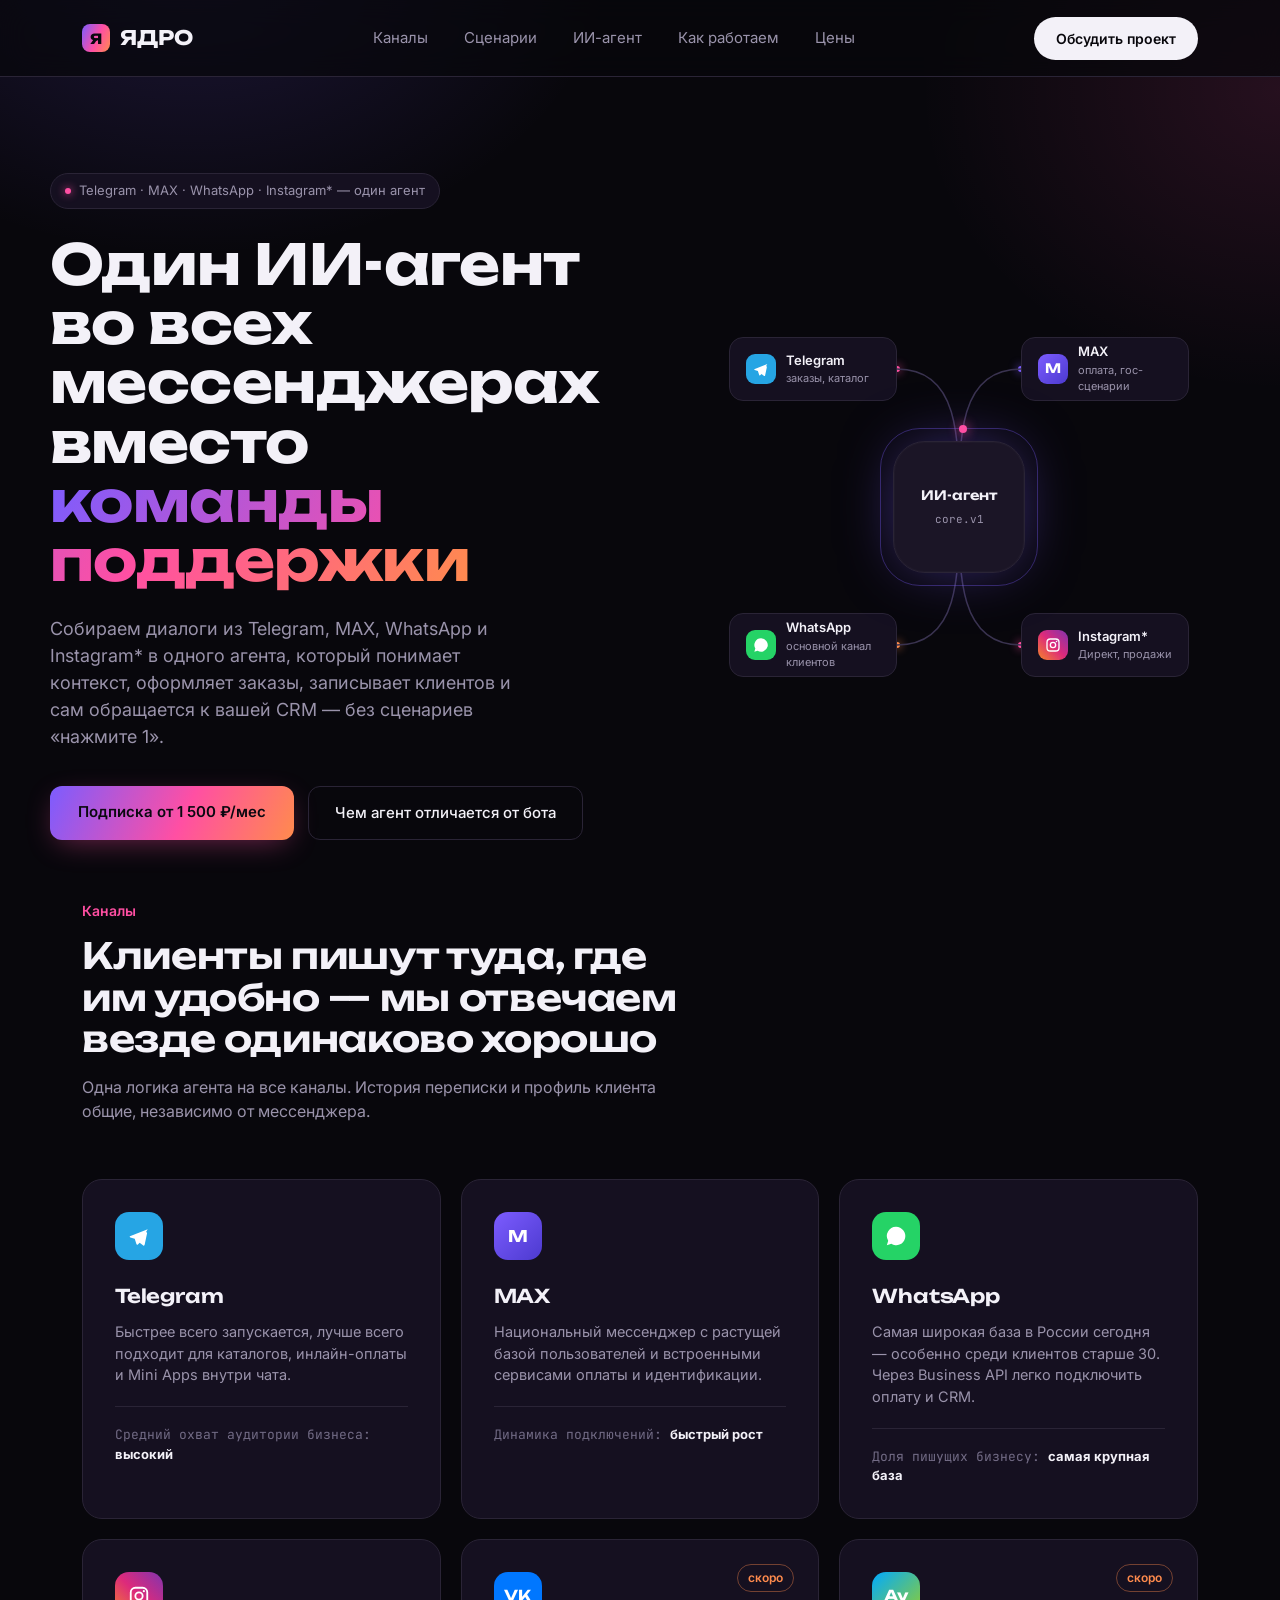
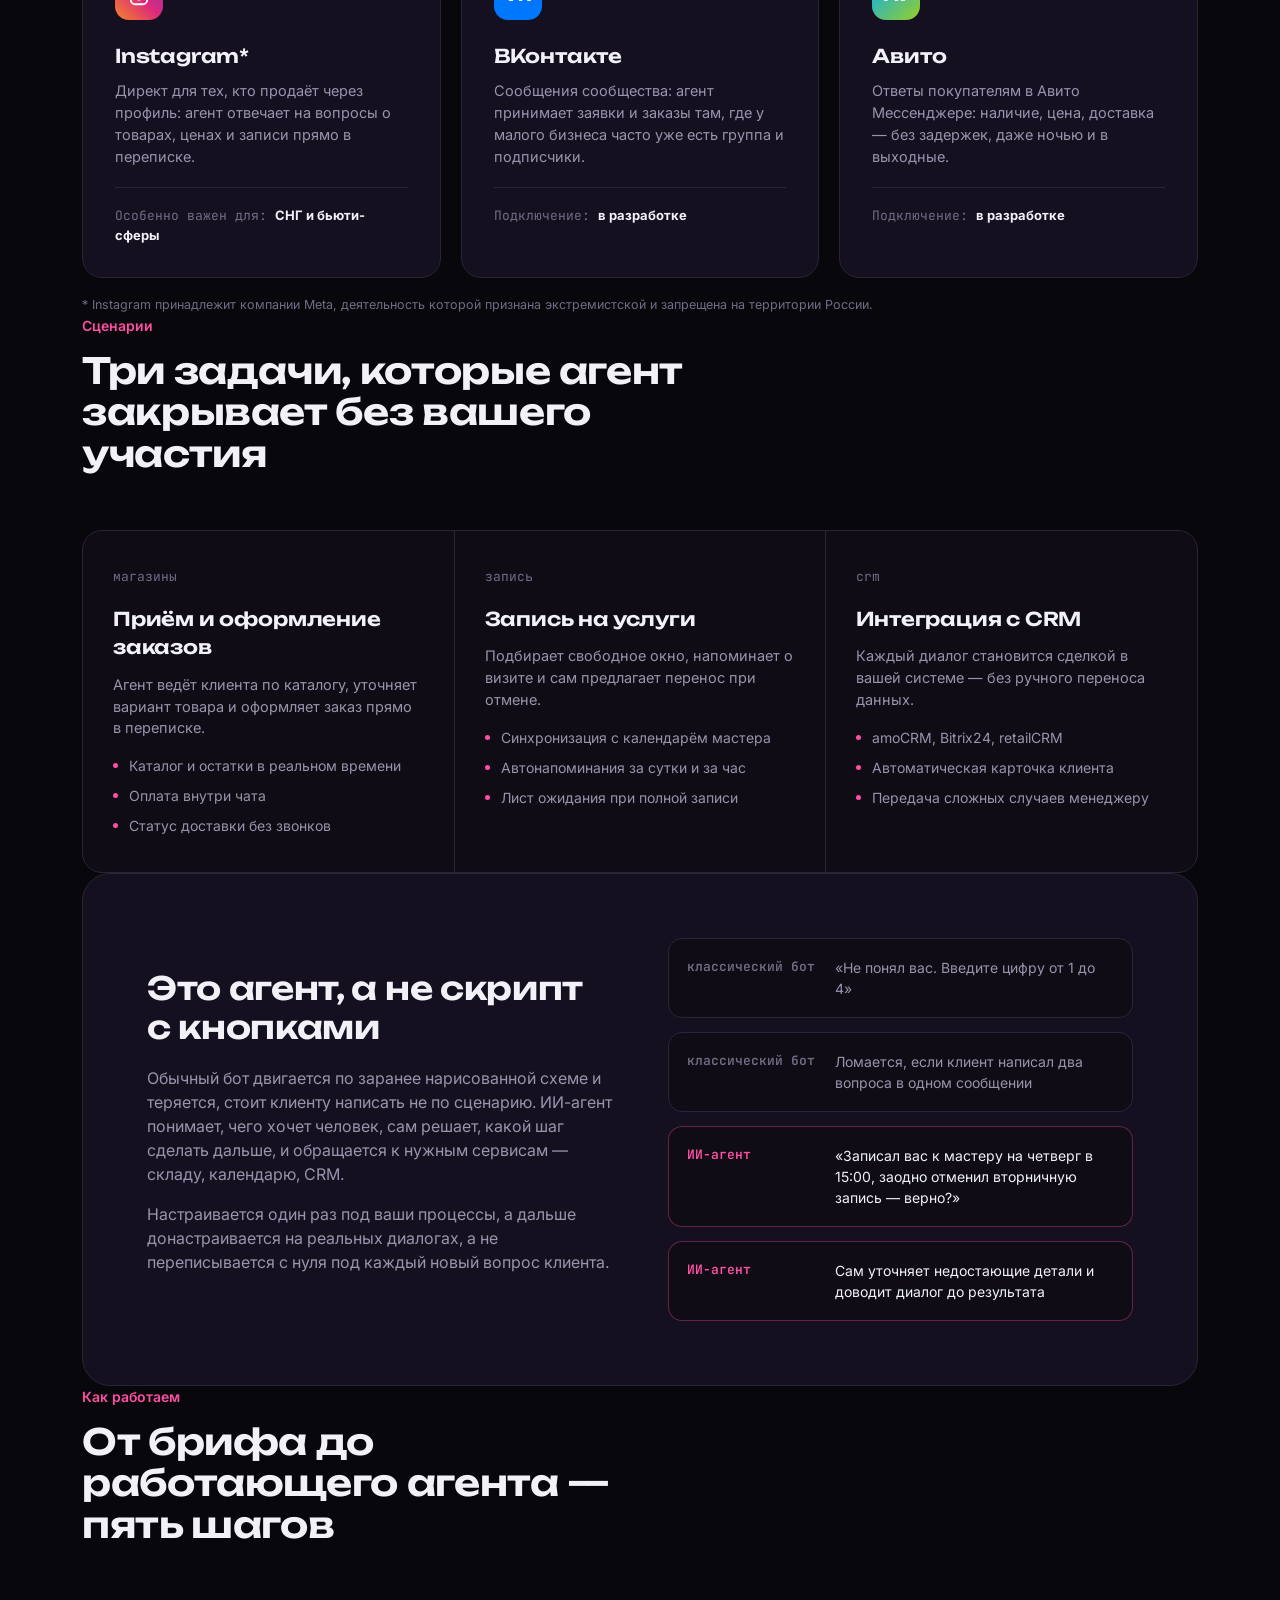
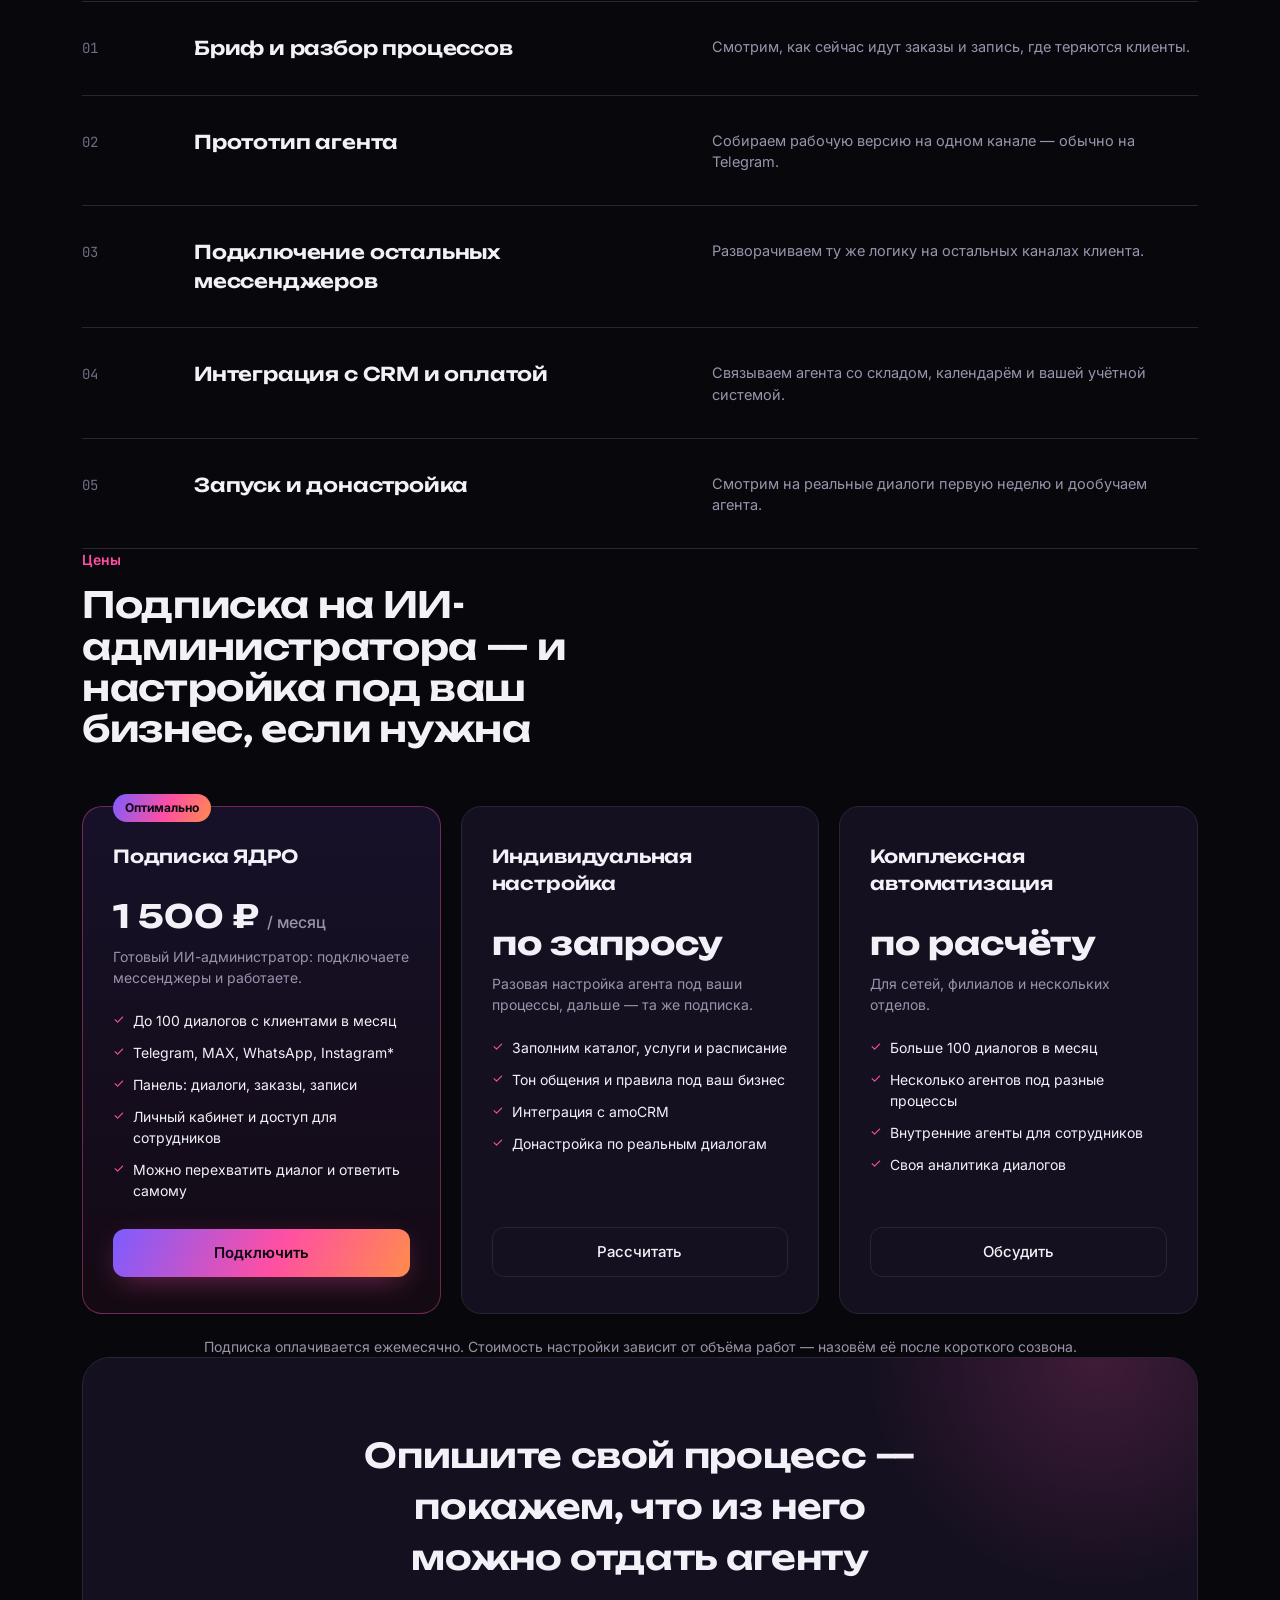
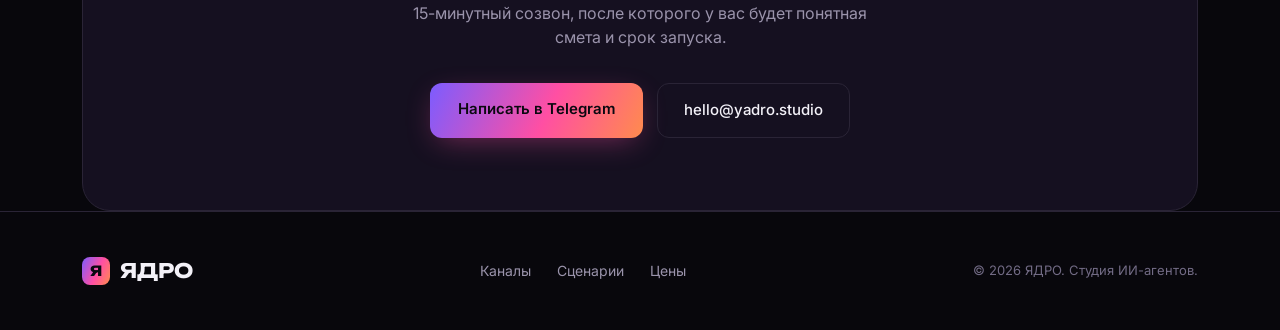
==== commit 8b0f1235: "Лендинг ЯДРО: схема на первом экране — фиксированный холст, четыре канала, линии доходят до карточек" ====
--- a/WebLava/wwwroot/yadro/index.html
+++ b/WebLava/wwwroot/yadro/index.html
@@ -121,7 +121,9 @@
   /* Hero diagram */
   .diagram{
     position:relative; height:420px;
-  }
+    display:flex; align-items:center; justify-content:center; overflow:hidden;
+  }
+  .diagram-stage{position:relative; width:460px; height:420px; flex-shrink:0;}
   .diagram-core{
     position:absolute; top:50%; left:50%; transform:translate(-50%,-50%);
     width:132px; height:132px; border-radius:32px;
@@ -144,7 +146,7 @@
   .diagram-core span.sub{font-size:11px; color:var(--muted); font-family:'JetBrains Mono',monospace;}
 
   .channel-node{
-    position:absolute; width:168px;
+    position:absolute; width:168px; height:64px;
     padding:14px 16px; border-radius:14px;
     background:var(--surface); border:1px solid var(--border);
     display:flex; align-items:center; gap:10px;
@@ -154,26 +156,29 @@
   .channel-node .meta{display:flex; flex-direction:column;}
   .channel-node .meta b{font-size:13px; font-weight:600;}
   .channel-node .meta small{color:var(--muted); font-size:11px;}
-  .n-telegram{top:6%; left:0;}
-  .n-max{top:6%; right:0;}
-  .n-whatsapp{bottom:4%; left:14%;}
+  .n-telegram{top:40px; left:0;}
+  .n-max{top:40px; right:0;}
+  .n-whatsapp{bottom:40px; left:0;}
+  .n-instagram{bottom:40px; right:0;}
 
   .diagram svg.wires{position:absolute; inset:0; z-index:1; width:100%; height:100%;}
-  .wires path{fill:none; stroke:var(--border); stroke-width:1.5;}
+  .wires path{fill:none; stroke:#3a3350; stroke-width:1.5;}
   .wires .pulse{
     fill:var(--pink); filter:drop-shadow(0 0 5px var(--pink));
   }
-  .pulse-a{offset-path:path('M 84,96 C 200,96 220,180 300,210');}
-  .pulse-b{offset-path:path('M 336,96 C 220,96 200,180 300,210');}
-  .pulse-c{offset-path:path('M 130,330 C 200,300 250,260 300,220');}
-  .pulse-a,.pulse-b,.pulse-c{
+  .pulse-a{offset-path:path('M 168,72 C 230,72 230,140 230,210');}
+  .pulse-b{offset-path:path('M 292,72 C 230,72 230,140 230,210');}
+  .pulse-c{offset-path:path('M 168,348 C 230,348 230,280 230,210');}
+  .pulse-d{offset-path:path('M 292,348 C 230,348 230,280 230,210');}
+  .pulse-a,.pulse-b,.pulse-c,.pulse-d{
     position:absolute; width:6px; height:6px; border-radius:50%;
     background:var(--pink); box-shadow:0 0 10px var(--pink);
     animation:travel 3.2s linear infinite;
     offset-rotate:0deg;
   }
   .pulse-b{animation-delay:1.05s; background:var(--violet); box-shadow:0 0 10px var(--violet);}
-  .pulse-c{animation-delay:2.1s; background:var(--orange); box-shadow:0 0 10px var(--orange);}
+  .pulse-c{animation-delay:1.6s; background:var(--orange); box-shadow:0 0 10px var(--orange);}
+  .pulse-d{animation-delay:2.4s;}
   @keyframes travel{
     0%{offset-distance:0%; opacity:0;}
     8%{opacity:1;}
@@ -292,10 +297,15 @@
   .foot-links a:hover{color:var(--text);}
   .foot-copy{font-size:13px; color:var(--muted-2);}
 
+  @media (max-width:480px){
+    .diagram{height:300px;}
+    .diagram-stage{transform:scale(.7) !important;}
+  }
   @media (max-width:920px){
     .hero{grid-template-columns:1fr; padding-top:56px;}
     .hero h1{font-size:38px;}
-    .diagram{height:340px; order:-1;}
+    .diagram{height:360px; order:-1;}
+    .diagram-stage{transform:scale(.85);}
     .nav-links{display:none;}
     .channels-grid, .usecases, .pricing-grid{grid-template-columns:1fr;}
     .usecases{border-radius:16px;}
@@ -338,14 +348,17 @@
     </div>
 
     <div class="diagram">
-      <svg class="wires" viewBox="0 0 420 420" preserveAspectRatio="none">
-        <path d="M 84,96 C 200,96 220,180 300,210"></path>
-        <path d="M 336,96 C 220,96 200,180 300,210"></path>
-        <path d="M 130,330 C 200,300 250,260 300,220"></path>
+     <div class="diagram-stage">
+      <svg class="wires" viewBox="0 0 460 420">
+        <path d="M 168,72 C 230,72 230,140 230,210"></path>
+        <path d="M 292,72 C 230,72 230,140 230,210"></path>
+        <path d="M 168,348 C 230,348 230,280 230,210"></path>
+        <path d="M 292,348 C 230,348 230,280 230,210"></path>
       </svg>
       <div class="pulse-a"></div>
       <div class="pulse-b"></div>
       <div class="pulse-c"></div>
+      <div class="pulse-d"></div>
 
       <div class="channel-node n-telegram">
         <div class="ic" style="background:#26A5E4;">
@@ -366,6 +379,13 @@
           <svg width="16" height="16" viewBox="0 0 24 24" fill="none"><path d="M12 2a10 10 0 0 0-8.5 15.2L2 22l4.9-1.5A10 10 0 1 0 12 2z" fill="#fff"/></svg>
         </div>
         <div class="meta"><b>WhatsApp</b><small>основной канал клиентов</small></div>
+      </div>
+
+      <div class="channel-node n-instagram">
+        <div class="ic" style="background:linear-gradient(45deg,#F58529,#DD2A7B 50%,#8134AF);">
+          <svg width="16" height="16" viewBox="0 0 24 24" fill="none"><rect x="3" y="3" width="18" height="18" rx="5" stroke="#fff" stroke-width="2"/><circle cx="12" cy="12" r="4" stroke="#fff" stroke-width="2"/><circle cx="17.3" cy="6.7" r="1.2" fill="#fff"/></svg>
+        </div>
+        <div class="meta"><b>Instagram*</b><small>Директ, продажи</small></div>
       </div>
 
       <div class="diagram-core">
@@ -373,6 +393,7 @@
         <span class="label">ИИ-агент</span>
         <span class="sub">core.v1</span>
       </div>
+     </div>
     </div>
   </section>
 
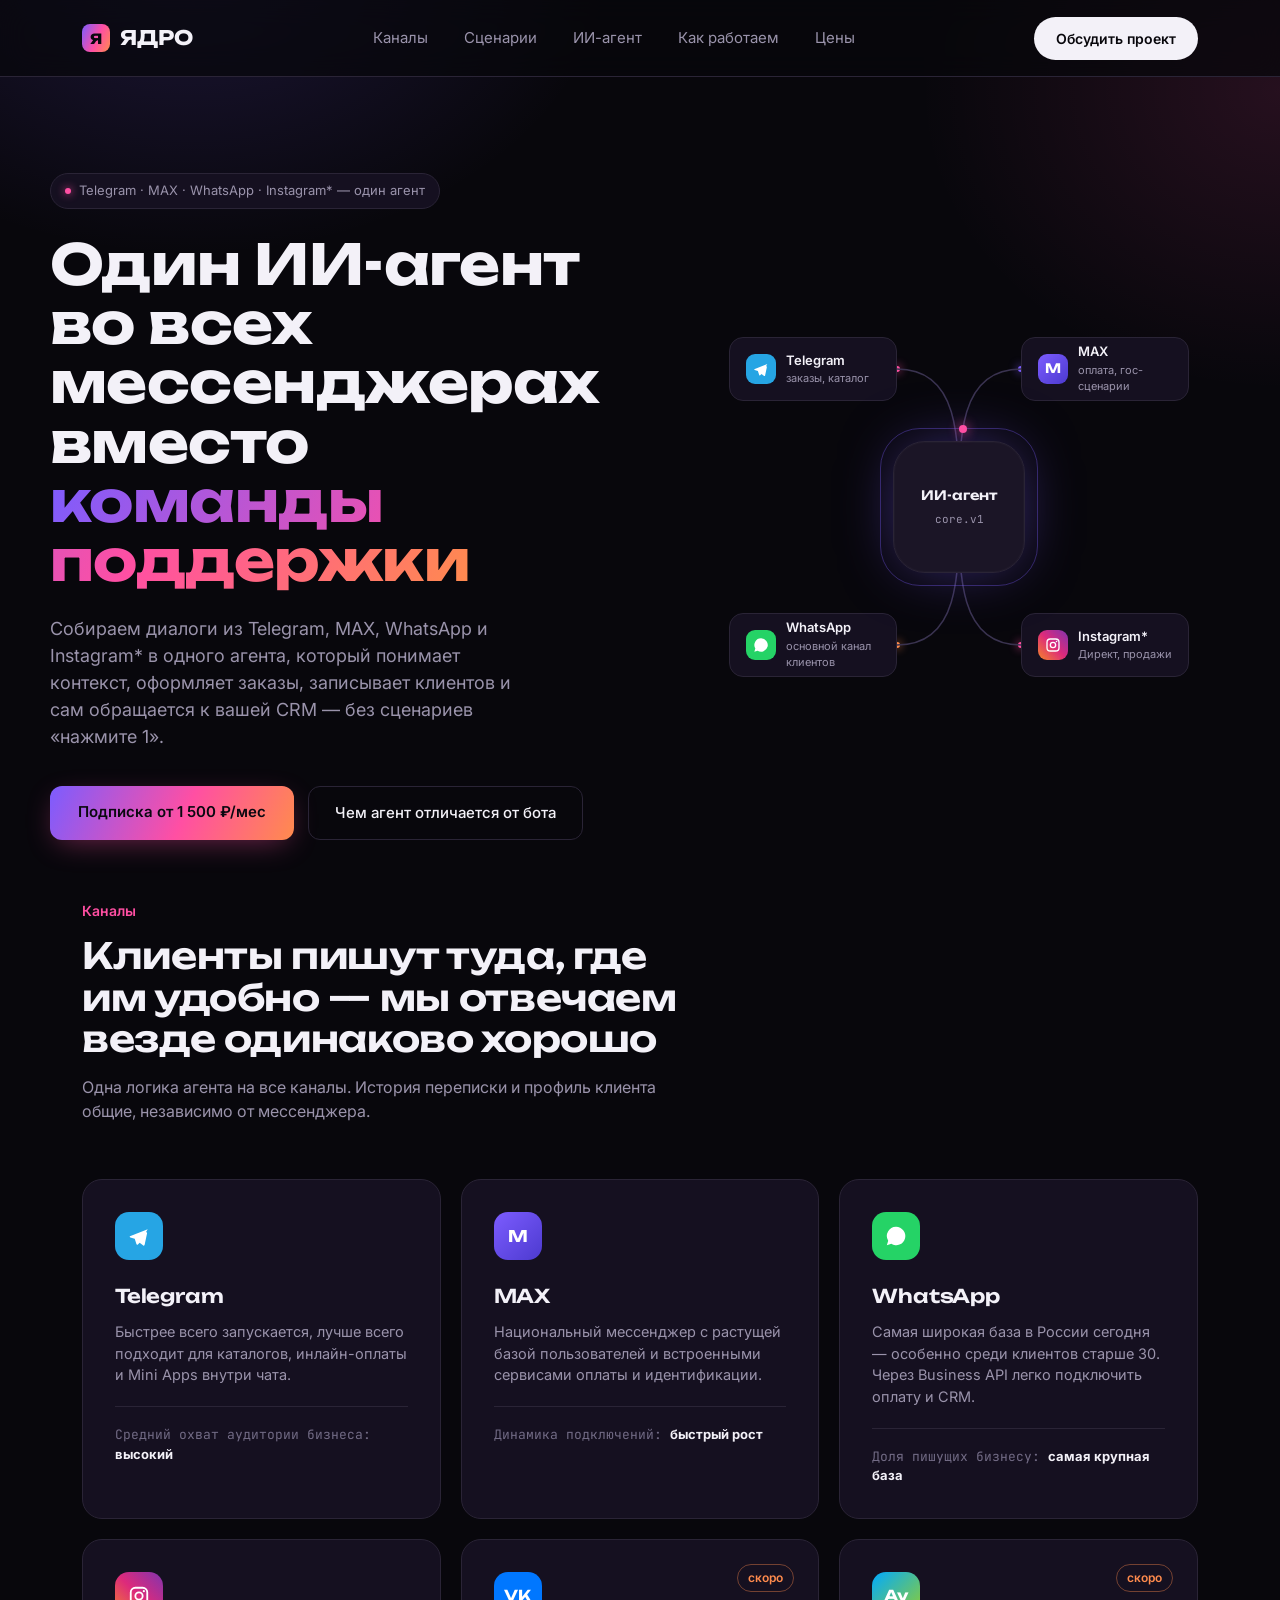
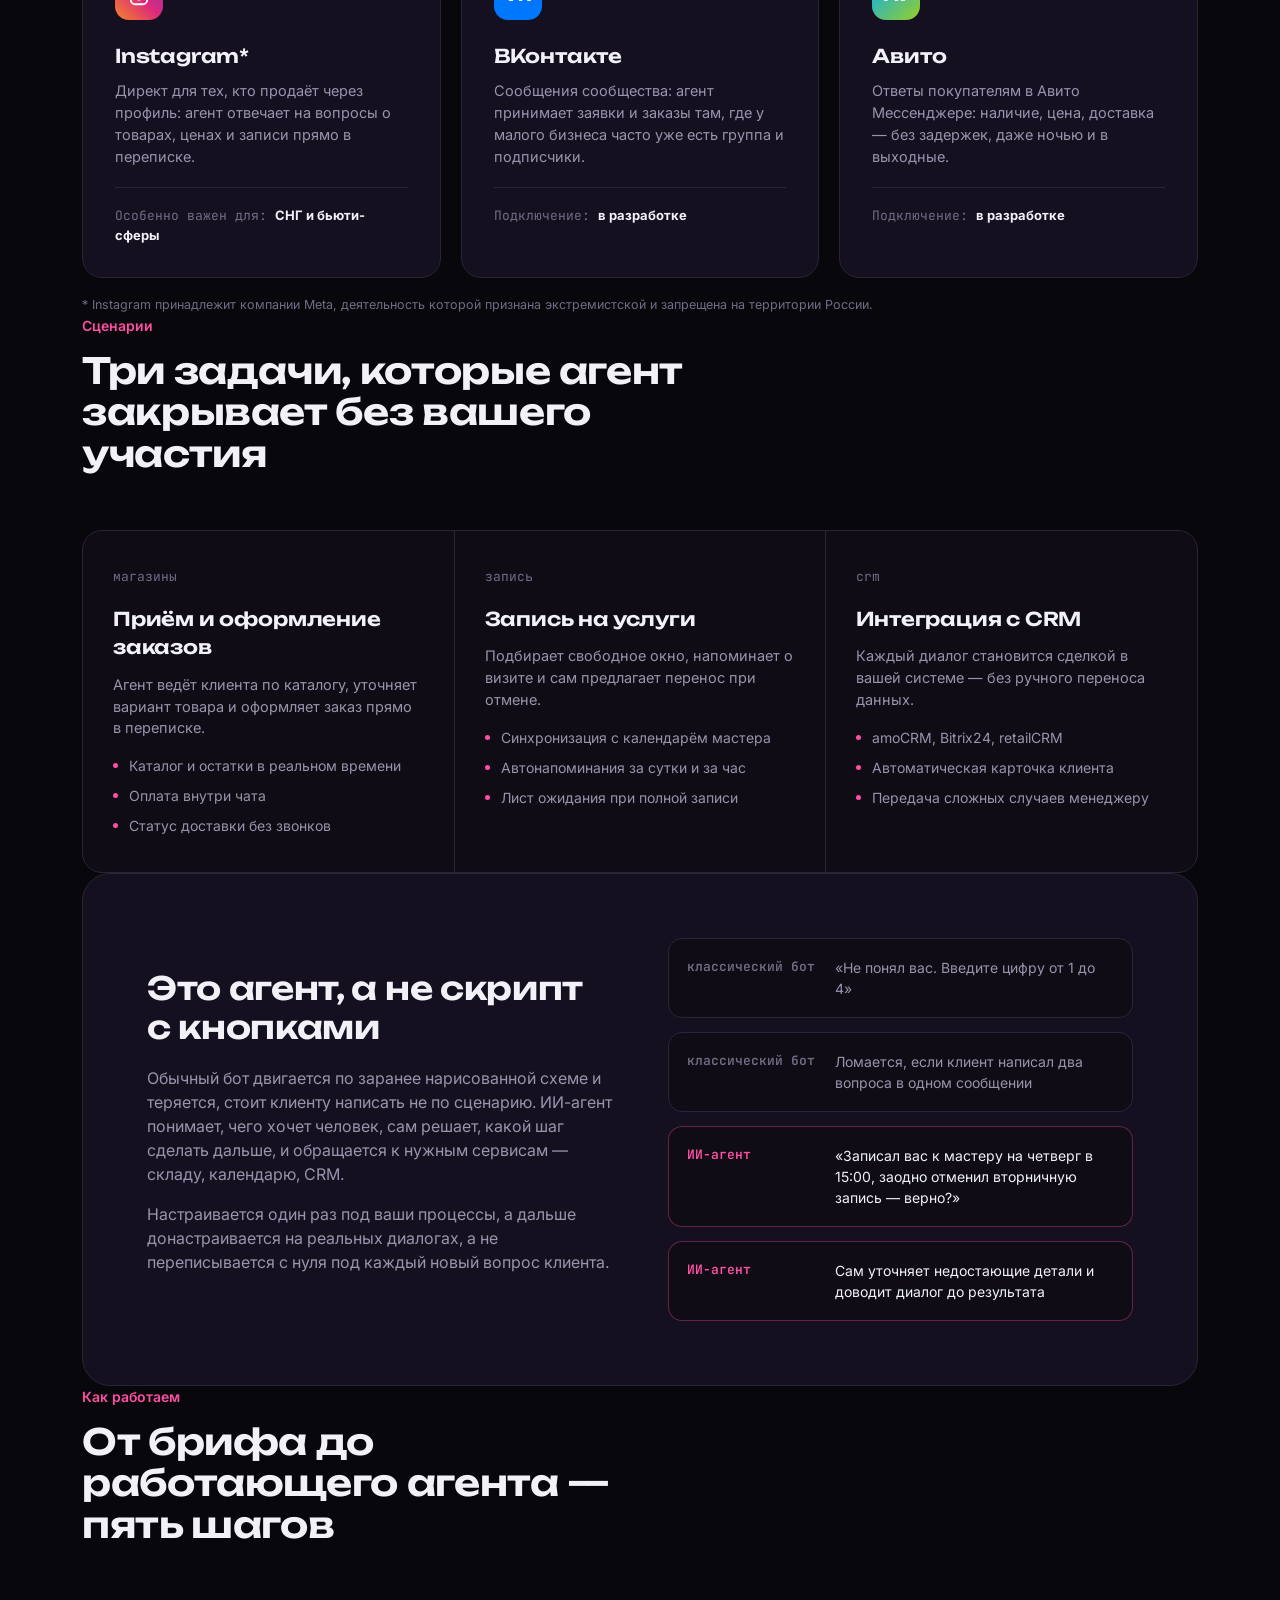
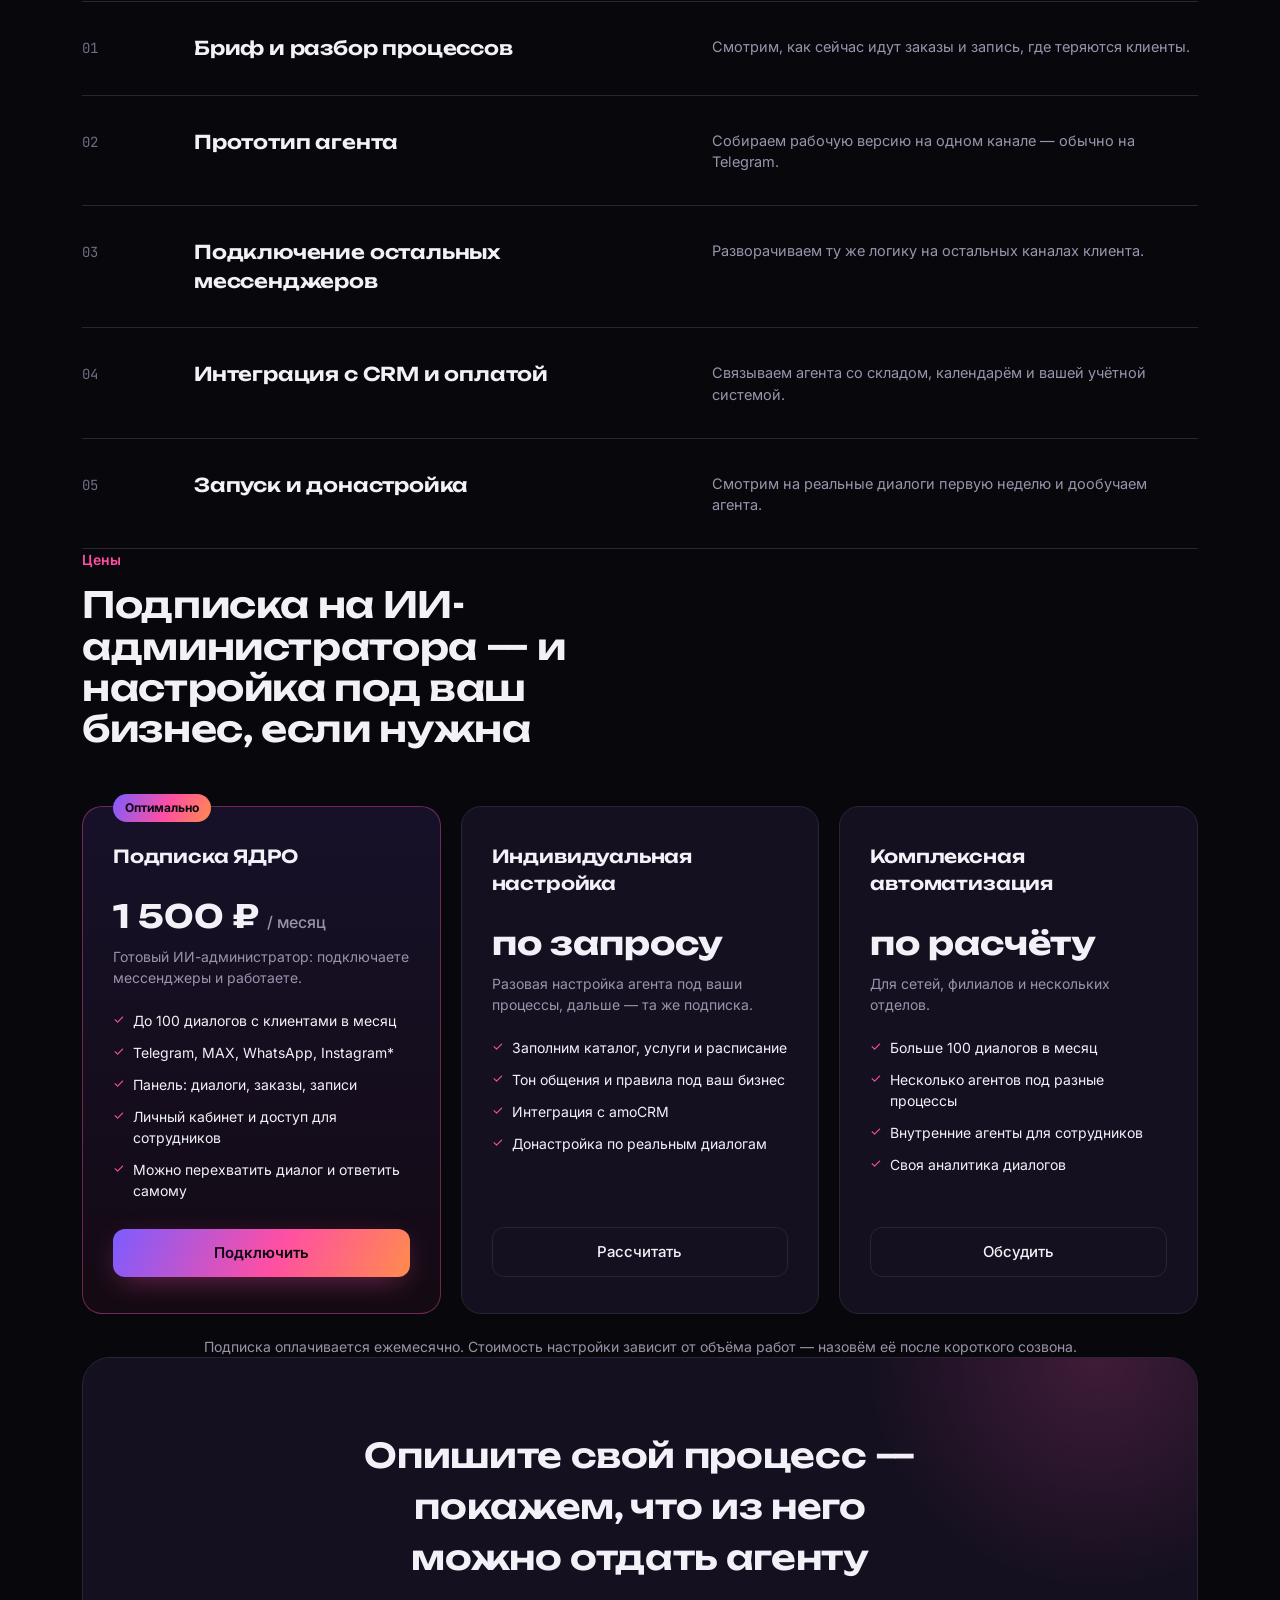
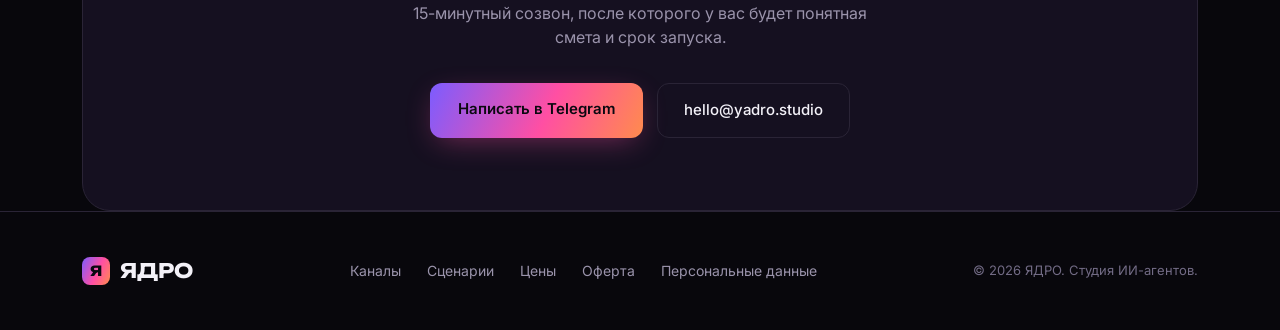
==== commit e52cba15: "ЯДРО: шаблоны публичной оферты и политики обработки персональных данных /yadro/offer.html и /yadro/p" ====
--- a/WebLava/wwwroot/yadro/index.html
+++ b/WebLava/wwwroot/yadro/index.html
@@ -625,6 +625,8 @@
       <a href="#channels">Каналы</a>
       <a href="#usecases">Сценарии</a>
       <a href="#pricing">Цены</a>
+      <a href="/yadro/offer.html">Оферта</a>
+      <a href="/yadro/privacy.html">Персональные данные</a>
     </div>
     <div class="foot-copy">© 2026 ЯДРО. Студия ИИ-агентов.</div>
   </div>
